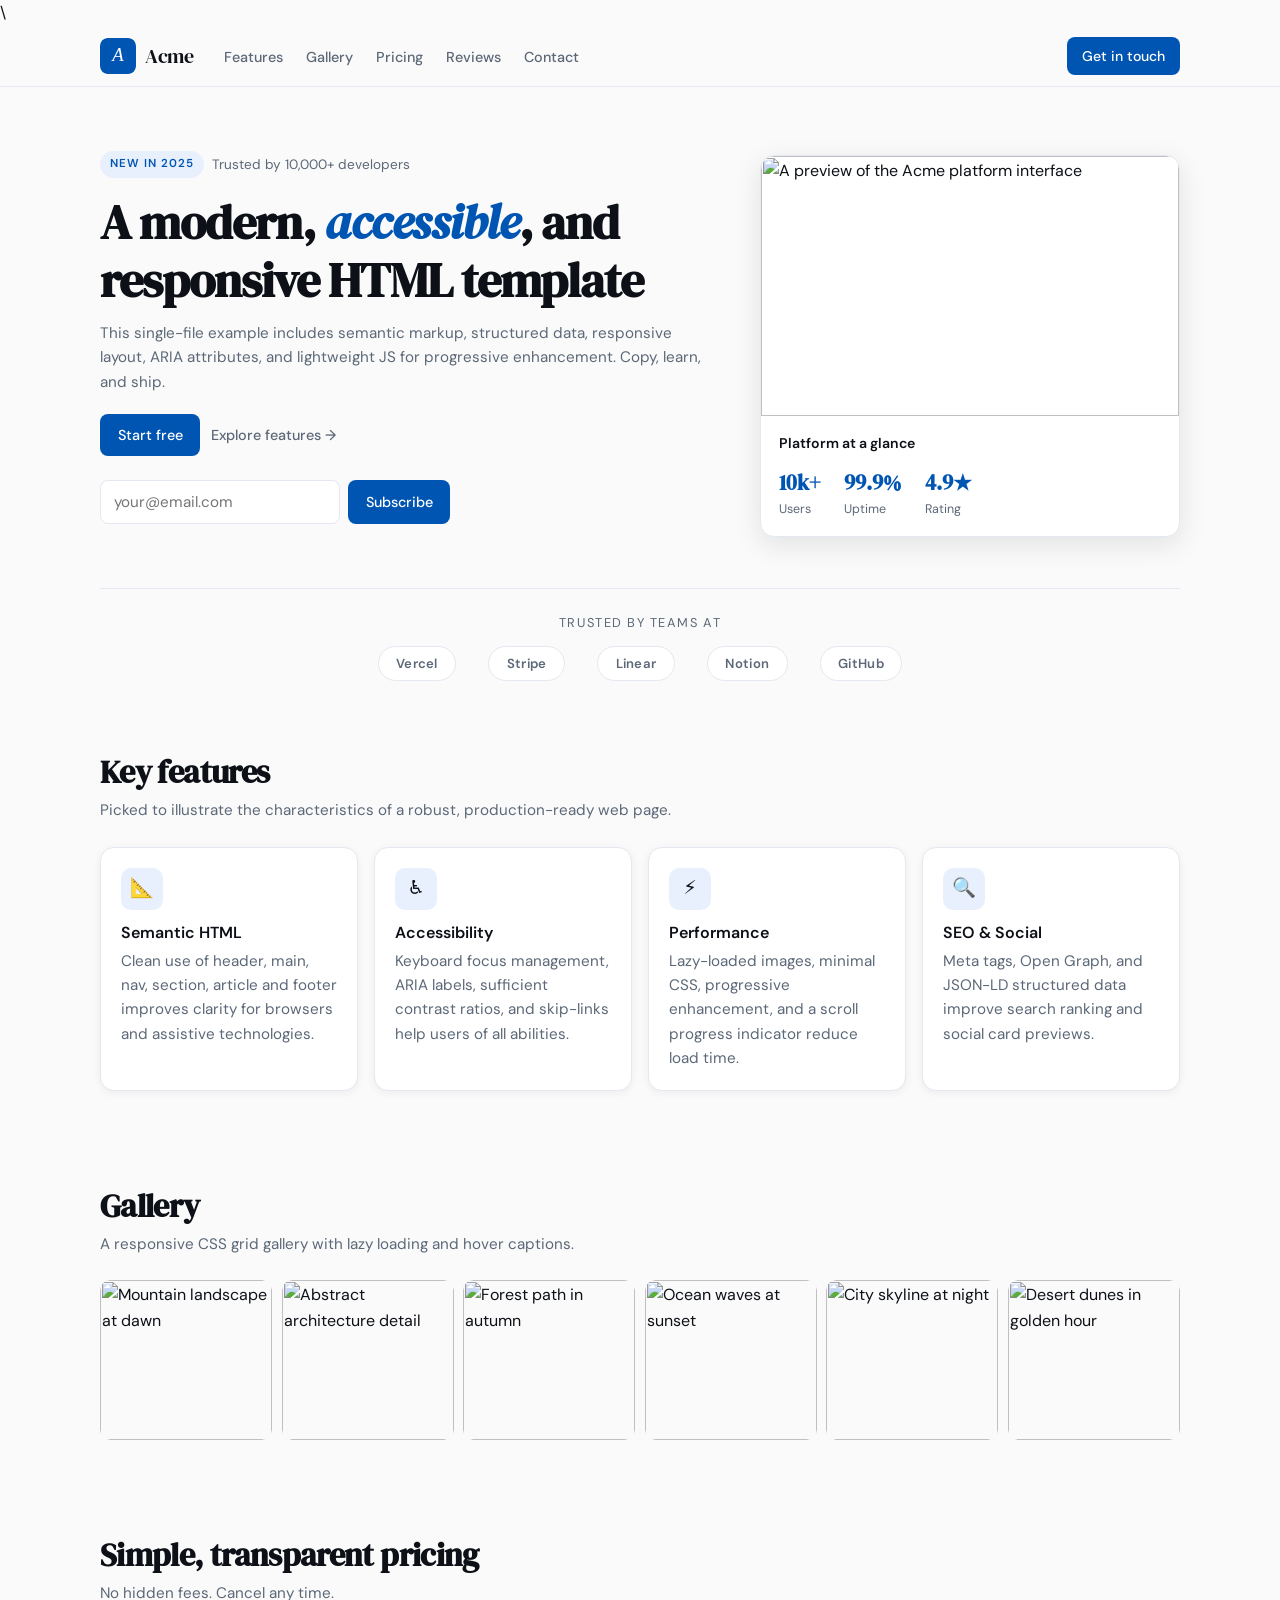
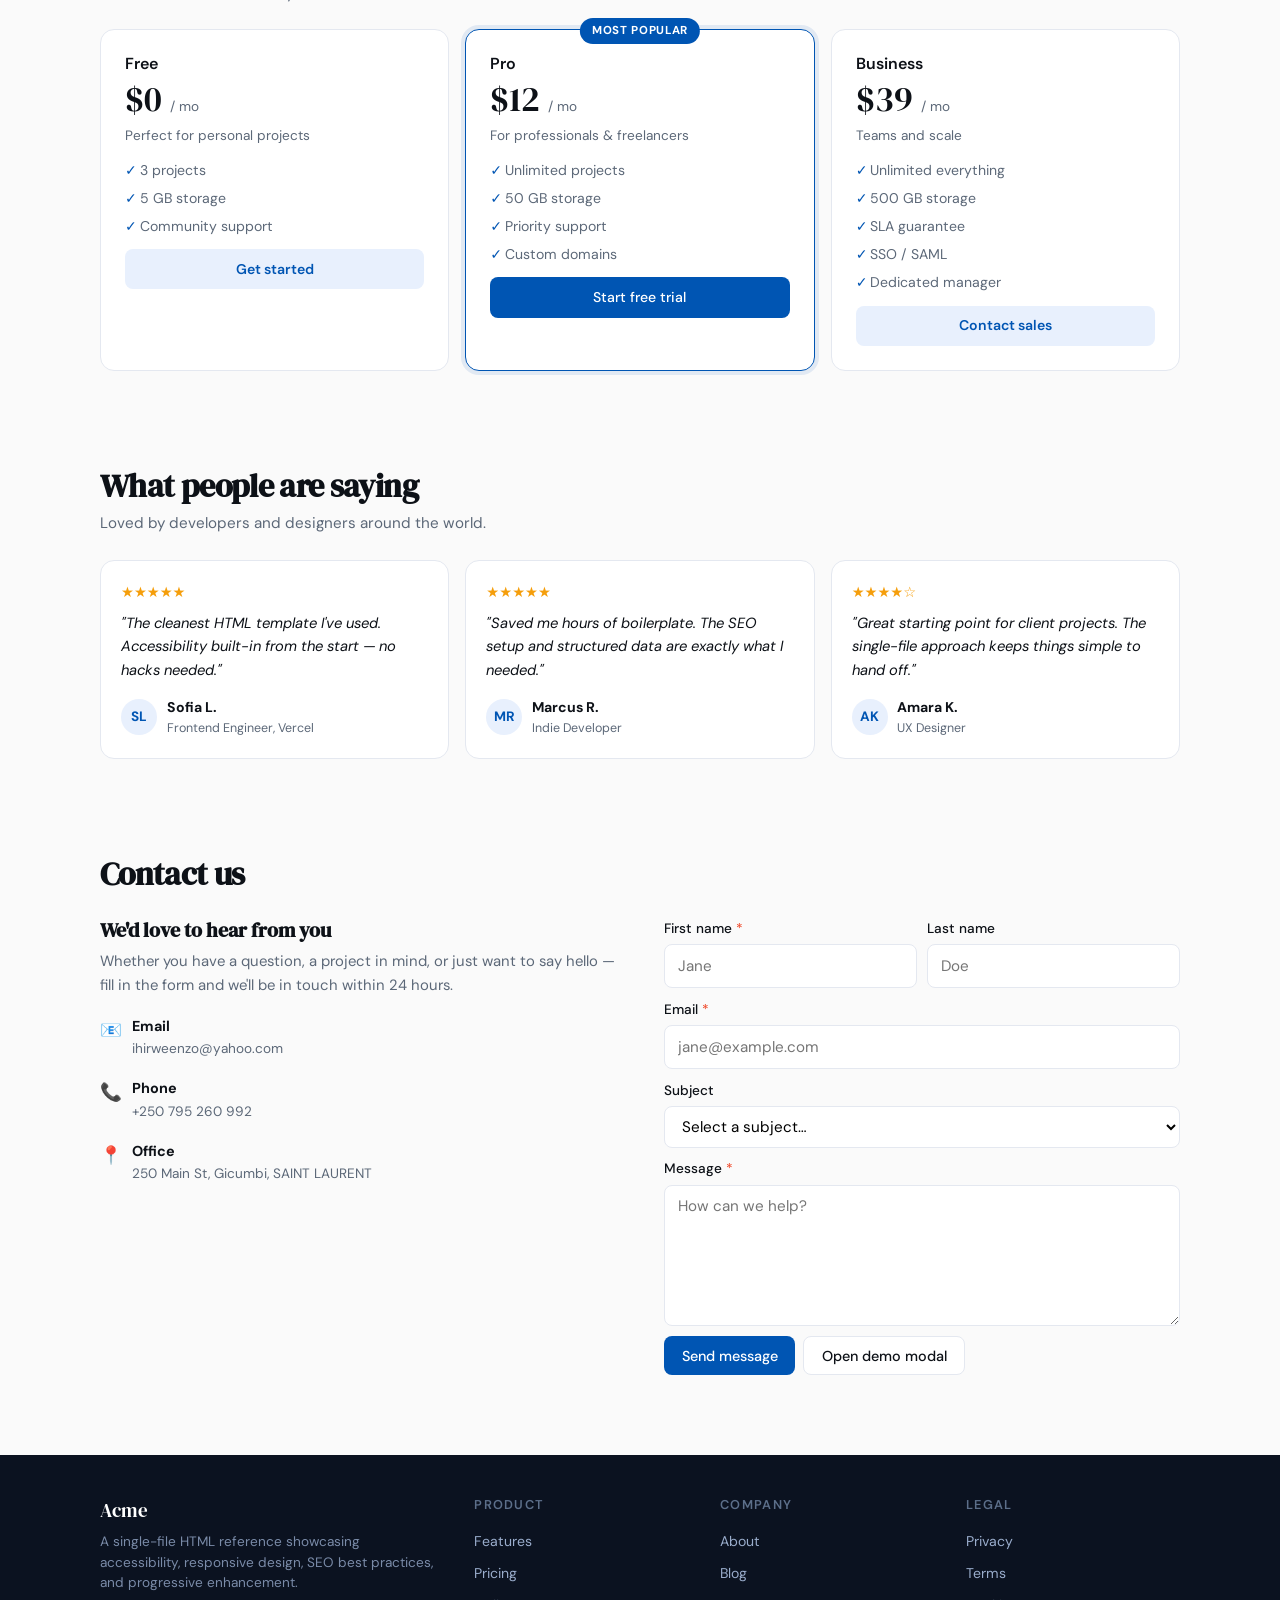
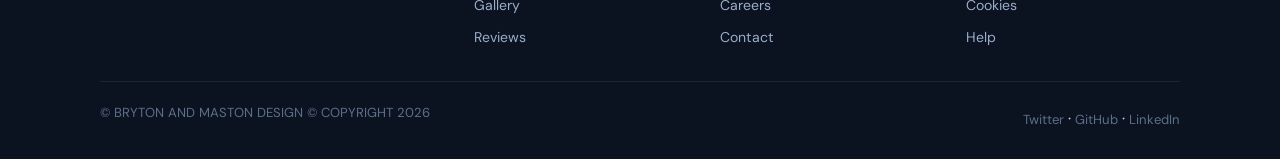
==== index.html @ 4ca3adcb "4th Initial commit" ====
\<!doctype html>
<html lang="en">
<head>
  <meta charset="utf-8">
  <meta name="viewport" content="width=device-width, initial-scale=1">
  <meta http-equiv="X-UA-Compatible" content="IE=edge">

  <title>Acme — Modern, Accessible, Responsive Web Page</title>
  <meta name="description" content="A single-file example HTML page demonstrating best practices: accessibility, responsiveness, SEO, performance, and interactivity.">
  <meta name="keywords" content="HTML, Accessibility, Responsive, SEO, Example">

  <meta property="og:title" content="Acme — Modern Web Page Example">
  <meta property="og:description" content="A single-file example HTML page demonstrating best practices: accessibility, responsiveness, SEO, performance, and interactivity.">
  <meta property="og:type" content="website">
  <meta property="og:image" content="https://via.placeholder.com/1200x630.png?text=Acme+Preview">
  <meta property="og:url" content="https://example.com/complete-webpage.html">

  <script type="application/ld+json">
  {
    "@context": "https://schema.org",
    "@type": "Organization",
    "name": "Acme Example",
    "url": "https://example.com",
    "logo": "https://via.placeholder.com/200x60.png?text=Acme+Logo"
  }
  </script>

  <link rel="icon" href="data:image/svg+xml,<svg xmlns=%22http://www.w3.org/2000/svg%22 viewBox=%220 0 100 100%22><text y=%22.9em%22 font-size=%2290%22>⚡</text></svg>">

  <!-- Google Fonts: distinctive pairing -->
  <link rel="preconnect" href="https://fonts.googleapis.com">
  <link rel="preconnect" href="https://fonts.gstatic.com" crossorigin>
  <link href="https://fonts.googleapis.com/css2?family=DM+Serif+Display:ital@0;1&family=DM+Sans:wght@300;400;500;600&display=swap" rel="stylesheet">

  <style>
    /* ── Design tokens ── */
    :root {
      --brand:       #0055b3;
      --brand-light: #e8f0fd;
      --accent:      #f04e30;
      --text:        #0d1117;
      --muted-clr:   #5c6878;
      --bg:          #fafafa;
      --surface:     #ffffff;
      --border:      #e4e8f0;
      --radius:      14px;
      --shadow-sm:   0 2px 8px rgba(13,17,23,.06);
      --shadow-md:   0 8px 28px rgba(13,17,23,.10);
      --transition:  .22s cubic-bezier(.4,0,.2,1);
      --font-display:'DM Serif Display', Georgia, serif;
      --font-body:   'DM Sans', system-ui, sans-serif;
    }

    /* ── Reset & base ── */
    *, *::before, *::after { box-sizing: border-box; }
    html { scroll-behavior: smooth; }
    html, body {
      height: 100%;
      font-family: var(--font-body);
      font-size: 16px;
      line-height: 1.6;
      color: var(--text);
      background: var(--bg);
    }
    body { margin: 0; display: flex; flex-direction: column; }
    img { display: block; max-width: 100%; }
    a { color: var(--brand); text-decoration: none; }
    a:hover { text-decoration: underline; }
    h1,h2,h3 { font-family: var(--font-display); line-height: 1.2; }
    p { margin: 0 0 .75rem; }
    p:last-child { margin-bottom: 0; }

    /* ── Utilities ── */
    .container   { max-width: 1120px; margin: 0 auto; padding: 0 1.25rem; }
    .muted       { color: var(--muted-clr); font-size: .95rem; }
    .sr-only     { position:absolute;width:1px;height:1px;padding:0;margin:-1px;overflow:hidden;clip:rect(0 0 0 0);white-space:nowrap;border:0; }
    .tag         { display:inline-block;font-size:.72rem;font-weight:600;letter-spacing:.08em;text-transform:uppercase;padding:.25rem .65rem;border-radius:999px;background:var(--brand-light);color:var(--brand); }

    /* ── Skip link ── */
    .skip-link { position:absolute;left:-999px;top:auto;width:1px;height:1px;overflow:hidden; }
    .skip-link:focus { position:static;width:auto;height:auto;clip:auto;padding:.5rem .8rem;background:#fff;border:2px solid var(--brand);margin:.5rem;border-radius:8px; }

    /* ── Buttons ── */
    button, .btn {
      font-family: var(--font-body);
      font-size: .9rem;
      font-weight: 500;
      cursor: pointer;
      border-radius: 8px;
      border: none;
      padding: .6rem 1.1rem;
      transition: background var(--transition), transform var(--transition), box-shadow var(--transition);
    }
    button.primary, .btn-primary {
      background: var(--brand);
      color: #fff;
    }
    button.primary:hover, .btn-primary:hover {
      background: #003f8a;
      transform: translateY(-1px);
      box-shadow: 0 4px 14px rgba(0,85,179,.35);
    }
    button.secondary {
      background: var(--surface);
      color: var(--text);
      border: 1.5px solid var(--border);
    }
    button.secondary:hover {
      border-color: var(--brand);
      color: var(--brand);
    }
    button:focus-visible, a:focus-visible, input:focus-visible, textarea:focus-visible, select:focus-visible {
      outline: 2.5px solid var(--brand);
      outline-offset: 3px;
    }

    /* ── Inputs ── */
    input, textarea, select {
      font: inherit;
      font-size: .95rem;
      padding: .55rem .8rem;
      border: 1.5px solid var(--border);
      border-radius: 8px;
      background: var(--surface);
      width: 100%;
      transition: border-color var(--transition);
    }
    input:focus, textarea:focus, select:focus {
      border-color: var(--brand);
      outline: none;
      box-shadow: 0 0 0 3px rgba(0,85,179,.12);
    }
    input.error, textarea.error { border-color: var(--accent); }

    /* ── Header ── */
    header {
      position: sticky;
      top: 0;
      z-index: 50;
      background: rgba(250,250,250,.88);
      backdrop-filter: saturate(180%) blur(12px);
      -webkit-backdrop-filter: saturate(180%) blur(12px);
      border-bottom: 1px solid var(--border);
    }
    .header-inner {
      display: flex;
      justify-content: space-between;
      align-items: center;
      padding: .7rem 1.25rem;
      max-width: 1120px;
      margin: 0 auto;
    }
    .brand {
      display: flex;
      align-items: center;
      gap: .55rem;
      font-family: var(--font-display);
      font-size: 1.25rem;
      color: var(--text);
      text-decoration: none;
      font-weight: 400;
    }
    .brand:hover { text-decoration: none; }
    .brand img { width: 36px; height: 36px; border-radius: 8px; }
    .brand span { letter-spacing: -.01em; }

    nav ul {
      list-style: none;
      margin: 0; padding: 0;
      display: flex;
      gap: .25rem;
    }
    nav ul a {
      font-size: .9rem;
      font-weight: 500;
      color: var(--muted-clr);
      padding: .35rem .6rem;
      border-radius: 6px;
      transition: color var(--transition), background var(--transition);
    }
    nav ul a:hover { color: var(--text); background: rgba(0,0,0,.05); text-decoration: none; }

    /* Mobile nav */
    button.hamburger {
      display: none;
      background: transparent;
      border: 1.5px solid var(--border);
      color: var(--text);
      font-size: 1.15rem;
      padding: .35rem .6rem;
    }
    .mobile-nav {
      display: none;
      flex-direction: column;
      gap: .25rem;
      padding: .75rem 1.25rem 1rem;
      border-top: 1px solid var(--border);
      background: var(--surface);
    }
    .mobile-nav.open { display: flex; }
    .mobile-nav a {
      font-size: .95rem;
      font-weight: 500;
      color: var(--text);
      padding: .5rem .6rem;
      border-radius: 6px;
    }
    .mobile-nav a:hover { background: var(--brand-light); text-decoration: none; }

    /* ── Hero ── */
    .hero {
      display: grid;
      grid-template-columns: 1fr 420px;
      gap: 2.5rem;
      align-items: center;
      padding: 4rem 0 3rem;
    }
    .hero-eyebrow {
      display: flex;
      align-items: center;
      gap: .5rem;
      margin-bottom: 1rem;
    }
    .hero h1 {
      font-size: clamp(2rem, 4vw, 3rem);
      margin: 0 0 .75rem;
      color: var(--text);
      letter-spacing: -.02em;
    }
    .hero h1 em { font-style: italic; color: var(--brand); }
    .cta { display: flex; gap: .65rem; margin-top: 1.25rem; flex-wrap: wrap; align-items: center; }
    .cta .link-arrow { font-size: .9rem; font-weight: 500; color: var(--muted-clr); align-self: center; transition: color var(--transition); }
    .cta .link-arrow:hover { color: var(--brand); text-decoration: none; }

    /* Newsletter inline form */
    .newsletter-form {
      display: flex;
      gap: .5rem;
      margin-top: 1.5rem;
      flex-wrap: wrap;
    }
    .newsletter-form input { max-width: 240px; }
    #newsletter-msg { font-size: .85rem; margin-top: .35rem; }

    /* Hero card */
    .hero-card {
      border-radius: var(--radius);
      background: var(--surface);
      box-shadow: var(--shadow-md);
      overflow: hidden;
      border: 1px solid var(--border);
    }
    .hero-card img {
      width: 100%;
      height: 260px;
      object-fit: cover;
      border-radius: var(--radius) var(--radius) 0 0;
    }
    .hero-card-body { padding: 1rem 1.1rem; }
    .stat-row { display: flex; gap: 1.5rem; margin-top: .75rem; }
    .stat strong { font-size: 1.3rem; font-family: var(--font-display); color: var(--brand); }
    .stat span   { font-size: .78rem; color: var(--muted-clr); display: block; }

    /* Trusted-by strip */
    .trusted {
      border-top: 1px solid var(--border);
      padding: 1.5rem 0;
      text-align: center;
    }
    .trusted p { font-size: .8rem; text-transform: uppercase; letter-spacing: .12em; color: var(--muted-clr); margin-bottom: .75rem; }
    .logo-row {
      display: flex;
      justify-content: center;
      align-items: center;
      gap: 2rem;
      flex-wrap: wrap;
    }
    .logo-pill {
      background: var(--surface);
      border: 1px solid var(--border);
      border-radius: 999px;
      padding: .4rem 1.1rem;
      font-size: .82rem;
      font-weight: 600;
      color: var(--muted-clr);
      letter-spacing: .02em;
    }

    /* ── Section layout ── */
    section { padding: 3rem 0; }
    section h2 {
      font-size: clamp(1.4rem, 2.8vw, 2rem);
      margin: 0 0 .4rem;
      letter-spacing: -.02em;
    }

    /* ── Features ── */
    .features {
      display: grid;
      grid-template-columns: repeat(auto-fit, minmax(230px, 1fr));
      gap: 1rem;
      margin-top: 1.5rem;
    }
    .card {
      padding: 1.25rem;
      border-radius: var(--radius);
      background: var(--surface);
      box-shadow: var(--shadow-sm);
      border: 1px solid var(--border);
      transition: box-shadow var(--transition), transform var(--transition);
    }
    .card:hover { box-shadow: var(--shadow-md); transform: translateY(-2px); }
    .card-icon {
      width: 42px; height: 42px;
      border-radius: 10px;
      background: var(--brand-light);
      display: flex; align-items: center; justify-content: center;
      font-size: 1.2rem;
      margin-bottom: .85rem;
    }
    .card h3 { font-size: 1rem; margin: 0 0 .4rem; font-family: var(--font-body); font-weight: 600; }

    /* ── Gallery ── */
    .gallery {
      display: grid;
      grid-template-columns: repeat(auto-fit, minmax(170px, 1fr));
      gap: .6rem;
      margin-top: 1.5rem;
    }
    .gallery figure { margin: 0; position: relative; overflow: hidden; border-radius: 10px; }
    .gallery img {
      width: 100%; height: 160px; object-fit: cover;
      border-radius: 10px;
      transition: transform .4s cubic-bezier(.4,0,.2,1);
    }
    .gallery figure:hover img { transform: scale(1.05); }
    .gallery figcaption {
      position: absolute; bottom: 0; left: 0; right: 0;
      background: linear-gradient(0deg,rgba(0,0,0,.55),transparent);
      color: #fff;
      font-size: .76rem;
      padding: .6rem .6rem .45rem;
      opacity: 0;
      transition: opacity .25s;
    }
    .gallery figure:hover figcaption { opacity: 1; }

    /* ── Pricing ── */
    .pricing-grid {
      display: grid;
      grid-template-columns: repeat(auto-fit, minmax(210px,1fr));
      gap: 1rem;
      margin-top: 1.5rem;
    }
    .pricing-card {
      padding: 1.5rem;
      border-radius: var(--radius);
      background: var(--surface);
      border: 1.5px solid var(--border);
      position: relative;
      transition: box-shadow var(--transition), transform var(--transition);
    }
    .pricing-card:hover { box-shadow: var(--shadow-md); transform: translateY(-2px); }
    .pricing-card.featured {
      border-color: var(--brand);
      box-shadow: 0 0 0 4px rgba(0,85,179,.1);
    }
    .featured-badge {
      position: absolute;
      top: -12px; left: 50%;
      transform: translateX(-50%);
      background: var(--brand);
      color: #fff;
      font-size: .72rem;
      font-weight: 700;
      letter-spacing: .06em;
      text-transform: uppercase;
      padding: .22rem .75rem;
      border-radius: 999px;
    }
    .pricing-card h3 { font-size: 1rem; font-family: var(--font-body); font-weight: 600; margin: 0 0 .3rem; }
    .price { font-family: var(--font-display); font-size: 2.2rem; color: var(--text); line-height: 1; margin: .5rem 0; }
    .price span { font-family: var(--font-body); font-size: .85rem; color: var(--muted-clr); font-weight: 400; }
    .pricing-features { list-style: none; margin: .75rem 0; padding: 0; font-size: .88rem; color: var(--muted-clr); display: flex; flex-direction: column; gap: .35rem; }
    .pricing-features li::before { content: "✓ "; color: var(--brand); font-weight: 700; }

    /* ── Testimonials ── */
    .testimonials {
      display: grid;
      grid-template-columns: repeat(auto-fit,minmax(240px,1fr));
      gap: 1rem;
      margin-top: 1.5rem;
    }
    .testimonial-card {
      background: var(--surface);
      border: 1px solid var(--border);
      border-radius: var(--radius);
      padding: 1.25rem;
    }
    .testimonial-stars { color: #f59e0b; font-size: .9rem; margin-bottom: .5rem; }
    .testimonial-text { font-size: .92rem; color: var(--text); margin-bottom: .85rem; font-style: italic; }
    .testimonial-author { display: flex; align-items: center; gap: .6rem; }
    .avatar {
      width: 36px; height: 36px; border-radius: 50%;
      background: var(--brand-light);
      color: var(--brand);
      font-weight: 700;
      font-size: .85rem;
      display: flex; align-items: center; justify-content: center;
    }
    .author-info strong { display: block; font-size: .88rem; }
    .author-info span { font-size: .78rem; color: var(--muted-clr); }

    /* ── Contact form ── */
    .contact-grid {
      display: grid;
      grid-template-columns: 1fr 1fr;
      gap: 3rem;
      align-items: start;
      margin-top: 1.5rem;
    }
    .contact-info h3 { font-size: 1.25rem; margin: 0 0 .5rem; }
    .contact-info p { font-size: .93rem; color: var(--muted-clr); }
    .contact-item { display: flex; align-items: flex-start; gap: .65rem; margin-top: 1.1rem; }
    .contact-icon { font-size: 1.1rem; margin-top: .05rem; }
    .contact-item-text strong { display: block; font-size: .9rem; }
    .contact-item-text span  { font-size: .85rem; color: var(--muted-clr); }

    .form-row { display: grid; grid-template-columns: 1fr 1fr; gap: .6rem; }
    .form-group { display: flex; flex-direction: column; gap: .3rem; margin-bottom: .65rem; }
    .form-group label { font-size: .85rem; font-weight: 500; color: var(--text); }
    .form-actions { display: flex; gap: .5rem; margin-top: .25rem; }
    #contact-msg { font-size: .85rem; margin-top: .5rem; }
    .msg-success { color: #0d9a5e; }
    .msg-error   { color: var(--accent); }

    /* ── Modal ── */
    .modal {
      position: fixed; inset: 0;
      display: none;
      place-items: center;
      background: rgba(2,6,23,.5);
      z-index: 60;
      backdrop-filter: blur(3px);
    }
    .modal.open { display: grid; }
    .modal-dialog {
      background: var(--surface);
      padding: 1.75rem;
      border-radius: 16px;
      max-width: 520px;
      width: calc(100% - 2rem);
      box-shadow: 0 20px 60px rgba(0,0,0,.25);
      animation: modal-in .22s cubic-bezier(.4,0,.2,1);
    }
    @keyframes modal-in {
      from { opacity: 0; transform: scale(.96) translateY(8px); }
      to   { opacity: 1; transform: scale(1) translateY(0); }
    }
    .modal-dialog h3 { margin: 0 0 .5rem; font-size: 1.2rem; }
    .modal-footer { display: flex; gap: .5rem; justify-content: flex-end; margin-top: 1.25rem; }

    /* ── Footer ── */
    footer {
      margin-top: auto;
      background: #0b1220;
      color: #c9d4e8;
      padding: 2.5rem 0 1.5rem;
    }
    .footer-grid {
      display: grid;
      grid-template-columns: 1.6fr 1fr 1fr 1fr;
      gap: 2rem;
      margin-bottom: 2rem;
    }
    .footer-brand { font-family: var(--font-display); font-size: 1.2rem; color: #fff; }
    .footer-desc  { font-size: .85rem; margin-top: .4rem; color: #7a8ba8; line-height: 1.5; }
    footer h4     { font-family: var(--font-body); font-size: .8rem; text-transform: uppercase; letter-spacing: .1em; color: #5c6f8a; margin: 0 0 .75rem; font-weight: 600; }
    footer ul     { list-style: none; margin: 0; padding: 0; display: flex; flex-direction: column; gap: .4rem; }
    footer ul a   { font-size: .88rem; color: #9aadcc; transition: color var(--transition); }
    footer ul a:hover { color: #fff; text-decoration: none; }
    .footer-bottom {
      border-top: 1px solid rgba(255,255,255,.08);
      padding-top: 1.25rem;
      display: flex;
      justify-content: space-between;
      align-items: center;
      flex-wrap: wrap;
      gap: .5rem;
    }
    .footer-bottom p, .footer-bottom a { font-size: .82rem; color: #5c6f8a; }
    .footer-bottom a:hover { color: #9aadcc; text-decoration: none; }

    /* ── Progress bar (page scroll indicator) ── */
    #progress-bar {
      position: fixed;
      top: 0; left: 0;
      height: 3px;
      width: 0%;
      background: linear-gradient(90deg, var(--brand), #38bdf8);
      z-index: 100;
      transition: width .1s linear;
    }

    /* ── Toast notification ── */
    #toast {
      position: fixed;
      bottom: 1.5rem; right: 1.5rem;
      background: #1a2535;
      color: #fff;
      padding: .75rem 1.1rem;
      border-radius: 10px;
      font-size: .88rem;
      box-shadow: 0 8px 24px rgba(0,0,0,.3);
      transform: translateY(80px);
      opacity: 0;
      transition: transform .3s cubic-bezier(.4,0,.2,1), opacity .3s;
      z-index: 70;
      max-width: 300px;
    }
    #toast.show { transform: translateY(0); opacity: 1; }

    /* ── Responsive ── */
    @media (max-width: 900px) {
      .hero { grid-template-columns: 1fr; padding: 2.5rem 0 2rem; }
      .hero-card { display: none; } /* hide on small screens for brevity */
      .contact-grid { grid-template-columns: 1fr; gap: 2rem; }
      .footer-grid  { grid-template-columns: 1fr 1fr; }
    }
    @media (max-width: 640px) {
      nav ul { display: none; }
      button.hamburger { display: inline-flex; align-items: center; gap: .3rem; }
      .form-row { grid-template-columns: 1fr; }
      .footer-grid  { grid-template-columns: 1fr; }
      .footer-bottom { flex-direction: column; text-align: center; }
    }
  </style>
</head>
<body>

  <!-- Scroll progress bar -->
  <div id="progress-bar" role="progressbar" aria-hidden="true"></div>

  <!-- Skip link for keyboard users -->
  <a href="#main" class="skip-link">Skip to main content</a>

  <!-- ── Header ── -->
  <header role="banner">
    <div class="header-inner">
      <div style="display:flex;align-items:center;gap:1.25rem;">
        <a class="brand" href="#" aria-label="Acme home">
          <img
            alt="Acme logo"
            src="data:image/svg+xml,%3Csvg xmlns='http://www.w3.org/2000/svg' viewBox='0 0 100 100'%3E%3Crect width='100' height='100' rx='18' fill='%230055b3'/%3E%3Ctext x='50' y='65' font-size='52' fill='white' text-anchor='middle' font-family='Georgia,serif' font-style='italic'%3EA%3C/text%3E%3C/svg%3E"
          >
          <span>Acme</span>
        </a>
        <nav aria-label="Main navigation">
          <ul>
            <li><a href="#features">Features</a></li>
            <li><a href="#gallery">Gallery</a></li>
            <li><a href="#pricing">Pricing</a></li>
            <li><a href="#testimonials">Reviews</a></li>
            <li><a href="#contact">Contact</a></li>
          </ul>
        </nav>
      </div>

      <div style="display:flex;align-items:center;gap:.6rem;">
        <button class="hamburger secondary" aria-label="Open menu" aria-expanded="false" aria-controls="mobile-nav" onclick="toggleMobileNav(this)">☰ Menu</button>
        <a href="#contact" class="btn btn-primary" style="font-size:.88rem;padding:.5rem .95rem;border-radius:8px;">Get in touch</a>
      </div>
    </div>

    <!-- Mobile nav drawer -->
    <div id="mobile-nav" class="mobile-nav" role="navigation" aria-label="Mobile navigation">
      <a href="#features" onclick="closeMobileNav()">Features</a>
      <a href="#gallery"  onclick="closeMobileNav()">Gallery</a>
      <a href="#pricing"  onclick="closeMobileNav()">Pricing</a>
      <a href="#testimonials" onclick="closeMobileNav()">Reviews</a>
      <a href="#contact"  onclick="closeMobileNav()">Contact</a>
    </div>
  </header>

  <!-- ── Main content ── -->
  <main id="main" tabindex="-1" class="container">

    <!-- Hero -->
    <section class="hero" aria-labelledby="hero-heading">
      <div>
        <div class="hero-eyebrow">
          <span class="tag">New in 2025</span>
          <span class="muted" style="font-size:.85rem;">Trusted by 10,000+ developers</span>
        </div>
        <h1 id="hero-heading">A modern, <em>accessible</em>, and responsive HTML template</h1>
        <p class="muted">This single-file example includes semantic markup, structured data, responsive layout, ARIA attributes, and lightweight JS for progressive enhancement. Copy, learn, and ship.</p>
        <div class="cta">
          <a href="#contact" class="btn btn-primary">Start free</a>
          <a href="#features" class="link-arrow">Explore features →</a>
        </div>

        <!-- Newsletter form -->
        <form id="newsletter" onsubmit="subscribe(event)" novalidate style="margin-top:1.5rem;" aria-label="Newsletter signup">
          <div class="newsletter-form">
            <label for="email" class="sr-only">Email address</label>
            <input id="email" name="email" type="email" placeholder="your@email.com" required aria-required="true" autocomplete="email" style="flex:1;min-width:180px;">
            <button class="primary" type="submit" style="white-space:nowrap;">Subscribe</button>
          </div>
          <div id="newsletter-msg" role="status" aria-live="polite"></div>
        </form>
      </div>

      <aside aria-label="Product stats preview">
        <div class="hero-card">
          <img
            src="https://picsum.photos/400/280?random=10"
            alt="A preview of the Acme platform interface"
            loading="lazy"
            width="400" height="280"
          >
          <div class="hero-card-body">
            <p style="font-size:.88rem;font-weight:600;margin-bottom:0;">Platform at a glance</p>
            <div class="stat-row">
              <div class="stat"><strong>10k+</strong><span>Users</span></div>
              <div class="stat"><strong>99.9%</strong><span>Uptime</span></div>
              <div class="stat"><strong>4.9★</strong><span>Rating</span></div>
            </div>
          </div>
        </div>
      </aside>
    </section>

    <!-- Trusted-by strip -->
    <div class="trusted" aria-label="Trusted by leading companies">
      <p>Trusted by teams at</p>
      <div class="logo-row">
        <span class="logo-pill">Vercel</span>
        <span class="logo-pill">Stripe</span>
        <span class="logo-pill">Linear</span>
        <span class="logo-pill">Notion</span>
        <span class="logo-pill">GitHub</span>
      </div>
    </div>

    <!-- Features -->
    <section id="features" aria-labelledby="features-heading">
      <h2 id="features-heading">Key features</h2>
      <p class="muted">Picked to illustrate the characteristics of a robust, production-ready web page.</p>
      <div class="features">
        <article class="card" aria-labelledby="f1">
          <div class="card-icon" aria-hidden="true">📐</div>
          <h3 id="f1">Semantic HTML</h3>
          <p class="muted">Clean use of header, main, nav, section, article and footer improves clarity for browsers and assistive technologies.</p>
        </article>
        <article class="card" aria-labelledby="f2">
          <div class="card-icon" aria-hidden="true">♿</div>
          <h3 id="f2">Accessibility</h3>
          <p class="muted">Keyboard focus management, ARIA labels, sufficient contrast ratios, and skip-links help users of all abilities.</p>
        </article>
        <article class="card" aria-labelledby="f3">
          <div class="card-icon" aria-hidden="true">⚡</div>
          <h3 id="f3">Performance</h3>
          <p class="muted">Lazy-loaded images, minimal CSS, progressive enhancement, and a scroll progress indicator reduce load time.</p>
        </article>
        <article class="card" aria-labelledby="f4">
          <div class="card-icon" aria-hidden="true">🔍</div>
          <h3 id="f4">SEO &amp; Social</h3>
          <p class="muted">Meta tags, Open Graph, and JSON-LD structured data improve search ranking and social card previews.</p>
        </article>
      </div>
    </section>

    <!-- Gallery -->
    <section id="gallery" aria-labelledby="gallery-heading">
      <h2 id="gallery-heading">Gallery</h2>
      <p class="muted">A responsive CSS grid gallery with lazy loading and hover captions.</p>
      <div class="gallery">
        <figure>
          <img src="https://picsum.photos/400/320?random=1" alt="Mountain landscape at dawn" loading="lazy" width="400" height="320">
          <figcaption>Mountain Sunrise</figcaption>
        </figure>
        <figure>
          <img src="https://picsum.photos/400/320?random=2" alt="Abstract architecture detail" loading="lazy" width="400" height="320">
          <figcaption>Urban Detail</figcaption>
        </figure>
        <figure>
          <img src="https://picsum.photos/400/320?random=3" alt="Forest path in autumn" loading="lazy" width="400" height="320">
          <figcaption>Autumn Path</figcaption>
        </figure>
        <figure>
          <img src="https://picsum.photos/400/320?random=4" alt="Ocean waves at sunset" loading="lazy" width="400" height="320">
          <figcaption>Ocean Dusk</figcaption>
        </figure>
        <figure>
          <img src="https://picsum.photos/400/320?random=5" alt="City skyline at night" loading="lazy" width="400" height="320">
          <figcaption>Night Skyline</figcaption>
        </figure>
        <figure>
          <img src="https://picsum.photos/400/320?random=6" alt="Desert dunes in golden hour" loading="lazy" width="400" height="320">
          <figcaption>Desert Gold</figcaption>
        </figure>
      </div>
    </section>

    <!-- Pricing -->
    <section id="pricing" aria-labelledby="pricing-heading">
      <h2 id="pricing-heading">Simple, transparent pricing</h2>
      <p class="muted">No hidden fees. Cancel any time.</p>
      <div class="pricing-grid">
        <div class="pricing-card" aria-labelledby="p1">
          <h3 id="p1">Free</h3>
          <div class="price">$0 <span>/ mo</span></div>
          <p class="muted" style="font-size:.85rem;">Perfect for personal projects</p>
          <ul class="pricing-features">
            <li>3 projects</li>
            <li>5 GB storage</li>
            <li>Community support</li>
          </ul>
          <a href="#contact" class="btn" style="display:block;text-align:center;background:var(--brand-light);color:var(--brand);font-weight:600;font-size:.88rem;padding:.55rem;border-radius:8px;">Get started</a>
        </div>

        <div class="pricing-card featured" aria-labelledby="p2">
          <span class="featured-badge">Most popular</span>
          <h3 id="p2">Pro</h3>
          <div class="price">$12 <span>/ mo</span></div>
          <p class="muted" style="font-size:.85rem;">For professionals &amp; freelancers</p>
          <ul class="pricing-features">
            <li>Unlimited projects</li>
            <li>50 GB storage</li>
            <li>Priority support</li>
            <li>Custom domains</li>
          </ul>
          <a href="#contact" class="btn btn-primary" style="display:block;text-align:center;font-size:.88rem;padding:.55rem;">Start free trial</a>
        </div>

        <div class="pricing-card" aria-labelledby="p3">
          <h3 id="p3">Business</h3>
          <div class="price">$39 <span>/ mo</span></div>
          <p class="muted" style="font-size:.85rem;">Teams and scale</p>
          <ul class="pricing-features">
            <li>Unlimited everything</li>
            <li>500 GB storage</li>
            <li>SLA guarantee</li>
            <li>SSO / SAML</li>
            <li>Dedicated manager</li>
          </ul>
          <a href="#contact" class="btn" style="display:block;text-align:center;background:var(--brand-light);color:var(--brand);font-weight:600;font-size:.88rem;padding:.55rem;border-radius:8px;">Contact sales</a>
        </div>
      </div>
    </section>

    <!-- Testimonials -->
    <section id="testimonials" aria-labelledby="testimonials-heading">
      <h2 id="testimonials-heading">What people are saying</h2>
      <p class="muted">Loved by developers and designers around the world.</p>
      <div class="testimonials">
        <div class="testimonial-card">
          <div class="testimonial-stars" aria-label="5 out of 5 stars">★★★★★</div>
          <p class="testimonial-text">"The cleanest HTML template I've used. Accessibility built-in from the start — no hacks needed."</p>
          <div class="testimonial-author">
            <div class="avatar" aria-hidden="true">SL</div>
            <div class="author-info"><strong>Sofia L.</strong><span>Frontend Engineer, Vercel</span></div>
          </div>
        </div>
        <div class="testimonial-card">
          <div class="testimonial-stars" aria-label="5 out of 5 stars">★★★★★</div>
          <p class="testimonial-text">"Saved me hours of boilerplate. The SEO setup and structured data are exactly what I needed."</p>
          <div class="testimonial-author">
            <div class="avatar" aria-hidden="true">MR</div>
            <div class="author-info"><strong>Marcus R.</strong><span>Indie Developer</span></div>
          </div>
        </div>
        <div class="testimonial-card">
          <div class="testimonial-stars" aria-label="4 out of 5 stars">★★★★☆</div>
          <p class="testimonial-text">"Great starting point for client projects. The single-file approach keeps things simple to hand off."</p>
          <div class="testimonial-author">
            <div class="avatar" aria-hidden="true">AK</div>
            <div class="author-info"><strong>Amara K.</strong><span>UX Designer</span></div>
          </div>
        </div>
      </div>
    </section>

    <!-- Contact -->
    <section id="contact" aria-labelledby="contact-heading" style="padding-bottom:3.5rem;">
      <h2 id="contact-heading">Contact us</h2>
      <div class="contact-grid">

        <div class="contact-info">
          <h3>We'd love to hear from you</h3>
          <p>Whether you have a question, a project in mind, or just want to say hello — fill in the form and we'll be in touch within 24 hours.</p>
          <div class="contact-item">
            <span class="contact-icon" aria-hidden="true">📧</span>
            <div class="contact-item-text">
              <strong>Email</strong>
              <span>ihirweenzo@yahoo.com</span>
            </div>
          </div>
          <div class="contact-item">
            <span class="contact-icon" aria-hidden="true">📞</span>
            <div class="contact-item-text">
              <strong>Phone</strong>
              <span>+250 795 260 992</span>
            </div>
          </div>
          <div class="contact-item">
            <span class="contact-icon" aria-hidden="true">📍</span>
            <div class="contact-item-text">
              <strong>Office</strong>
              <span>250 Main St, Gicumbi, SAINT LAURENT</span>
            </div>
          </div>
        </div>

        <form id="contact-form" action="#" onsubmit="handleContact(event)" novalidate aria-label="Contact form">
          <div class="form-row">
            <div class="form-group">
              <label for="cf-first">First name <span aria-hidden="true" style="color:var(--accent)">*</span></label>
              <input id="cf-first" name="first" type="text" placeholder="Jane" required aria-required="true" autocomplete="given-name">
            </div>
            <div class="form-group">
              <label for="cf-last">Last name</label>
              <input id="cf-last" name="last" type="text" placeholder="Doe" autocomplete="family-name">
            </div>
          </div>
          <div class="form-group">
            <label for="cf-email">Email <span aria-hidden="true" style="color:var(--accent)">*</span></label>
            <input id="cf-email" name="email" type="email" placeholder="jane@example.com" required aria-required="true" autocomplete="email">
          </div>
          <div class="form-group">
            <label for="cf-subject">Subject</label>
            <select id="cf-subject" name="subject" aria-label="Select a subject">
              <option value="">Select a subject…</option>
              <option value="sales">Sales enquiry</option>
              <option value="support">Technical support</option>
              <option value="billing">Billing question</option>
              <option value="other">Other</option>
            </select>
          </div>
          <div class="form-group">
            <label for="cf-message">Message <span aria-hidden="true" style="color:var(--accent)">*</span></label>
            <textarea id="cf-message" name="message" placeholder="How can we help?" rows="5" required aria-required="true"></textarea>
          </div>
          <div class="form-actions">
            <button class="primary" type="submit">Send message</button>
            <button type="button" class="secondary" onclick="openModal()">Open demo modal</button>
          </div>
          <div id="contact-msg" role="status" aria-live="polite"></div>
        </form>
      </div>
    </section>

  </main>

  <!-- ── Modal ── -->
  <div id="demo-modal" class="modal" role="dialog" aria-modal="true" aria-labelledby="modal-title">
    <div class="modal-dialog">
      <h3 id="modal-title">✨ Demo modal</h3>
      <p class="muted">This modal is focus-trapped and keyboard accessible. Press <kbd>Esc</kbd> or the close button to dismiss.</p>
      <p style="font-size:.88rem;margin-top:.5rem;">In a real application, this could contain a sign-up flow, a media preview, or a confirmation dialog.</p>
      <div class="modal-footer">
        <button class="secondary" onclick="closeModal()">Cancel</button>
        <button class="primary" onclick="closeModal()">Got it</button>
      </div>
    </div>
  </div>

  <!-- Toast notification -->
  <div id="toast" role="status" aria-live="polite" aria-atomic="true"></div>

  <!-- ── Footer ── -->
  <footer role="contentinfo">
    <div class="container">
      <div class="footer-grid">
        <div>
          <div class="footer-brand">Acme</div>
          <p class="footer-desc">A single-file HTML reference showcasing accessibility, responsive design, SEO best practices, and progressive enhancement.</p>
        </div>
        <div>
          <h4>Product</h4>
          <ul>
            <li><a href="#features">Features</a></li>
            <li><a href="#pricing">Pricing</a></li>
            <li><a href="#gallery">Gallery</a></li>
            <li><a href="#testimonials">Reviews</a></li>
          </ul>
        </div>
        <div>
          <h4>Company</h4>
          <ul>
            <li><a href="#">About</a></li>
            <li><a href="#">Blog</a></li>
            <li><a href="#">Careers</a></li>
            <li><a href="#contact">Contact</a></li>
          </ul>
        </div>
        <div>
          <h4>Legal</h4>
          <ul>
            <li><a href="#">Privacy</a></li>
            <li><a href="#">Terms</a></li>
            <li><a href="#">Cookies</a></li>
            <li><a href="#">Help</a></li>
          </ul>
        </div>
      </div>
      <div class="footer-bottom">
        <p>© <span id="year"></span> BRYTON AND MASTON DESIGN © COPYRIGHT 2026</p>
        <nav aria-label="Footer social links">
          <a href="#">Twitter</a> · <a href="#">GitHub</a> · <a href="#">LinkedIn</a>
        </nav>
      </div>
    </div>
  </footer>

  <!-- ── JavaScript ── -->
  <script>
    /* ── Year ── */
    document.getElementById('year').textContent = new Date().getFullYear();

    /* ── Toast helper ── */
    function showToast(msg, duration = 3500) {
      const t = document.getElementById('toast');
      t.textContent = msg;
      t.classList.add('show');
      setTimeout(() => t.classList.remove('show'), duration);
    }

    /* ── Scroll progress bar ── */
    window.addEventListener('scroll', () => {
      const el   = document.getElementById('progress-bar');
      const doc  = document.documentElement;
      const pct  = (doc.scrollTop / (doc.scrollHeight - doc.clientHeight)) * 100;
      el.style.width = Math.min(pct, 100) + '%';
    }, { passive: true });

    /* ── Newsletter subscribe ── */
    function subscribe(e) {
      e.preventDefault();
      const input = document.getElementById('email');
      const msg   = document.getElementById('newsletter-msg');
      const val   = input.value.trim();

      if (!val || !val.includes('@')) {
        msg.style.color = '#f04e30';
        msg.textContent = '⚠ Please enter a valid email address.';
        input.classList.add('error');
        input.focus();
        return;
      }
      input.classList.remove('error');
      msg.style.color = '#0d9a5e';
      msg.textContent = '✓ Thanks! Check your inbox for a confirmation. (Demo)';
      e.target.reset();
      showToast('📬 Subscribed successfully!');
      setTimeout(() => { msg.textContent = ''; }, 6000);
    }

    /* ── Contact form ── */
    function handleContact(e) {
      e.preventDefault();
      const form = e.target;
      const msg  = document.getElementById('contact-msg');
      const data = new FormData(form);

      // Client-side validation
      const errors = [];
      if (!data.get('first').trim()) errors.push('First name is required.');
      if (!data.get('email').trim() || !data.get('email').includes('@')) errors.push('A valid email is required.');
      if (!data.get('message').trim()) errors.push('Message cannot be empty.');

      if (errors.length) {
        msg.className = 'msg-error';
        msg.innerHTML = '⚠ ' + errors.join(' ');
        return;
      }

      // Simulate async send
      const btn = form.querySelector('button[type="submit"]');
      btn.disabled = true;
      btn.textContent = 'Sending…';

      setTimeout(() => {
        msg.className = 'msg-success';
        msg.textContent = '✓ Message sent! We'll be in touch shortly. (Demo)';
        form.reset();
        btn.disabled = false;
        btn.textContent = 'Send message';
        showToast('✅ Message sent!');
        setTimeout(() => { msg.textContent = ''; }, 7000);
      }, 900);
    }

    /* ── Mobile nav toggle ── */
    function toggleMobileNav(btn) {
      const nav = document.getElementById('mobile-nav');
      const open = nav.classList.toggle('open');
      btn.setAttribute('aria-expanded', open);
      btn.textContent = open ? '✕ Close' : '☰ Menu';
    }
    function closeMobileNav() {
      const nav = document.getElementById('mobile-nav');
      const btn = document.querySelector('button.hamburger');
      nav.classList.remove('open');
      if (btn) { btn.setAttribute('aria-expanded', 'false'); btn.textContent = '☰ Menu'; }
    }

    /* ── Modal ── */
    let lastFocus = null;
    const FOCUSABLE = 'a[href],button:not([disabled]),input,textarea,select,[tabindex]:not([tabindex="-1"])';

    function openModal() {
      lastFocus = document.activeElement;
      const modal = document.getElementById('demo-modal');
      modal.classList.add('open');
      // Focus first focusable element
      const first = modal.querySelector(FOCUSABLE);
      if (first) first.focus();
    }
    function closeModal() {
      const modal = document.getElementById('demo-modal');
      modal.classList.remove('open');
      if (lastFocus) lastFocus.focus();
    }

    // Close modal on backdrop click
    document.getElementById('demo-modal').addEventListener('click', function(e) {
      if (e.target === this) closeModal();
    });

    // Keyboard: Esc closes modal; Tab traps focus inside modal
    document.addEventListener('keydown', function(e) {
      const modal = document.getElementById('demo-modal');
      if (!modal.classList.contains('open')) return;

      if (e.key === 'Escape') { closeModal(); return; }

      if (e.key === 'Tab') {
        const focusable = Array.from(modal.querySelectorAll(FOCUSABLE));
        const first = focusable[0];
        const last  = focusable[focusable.length - 1];
        if (e.shiftKey) {
          if (document.activeElement === first) { e.preventDefault(); last.focus(); }
        } else {
          if (document.activeElement === last)  { e.preventDefault(); first.focus(); }
        }
      }
    });
  </script>
</body>
<!-- updated -->
</html>
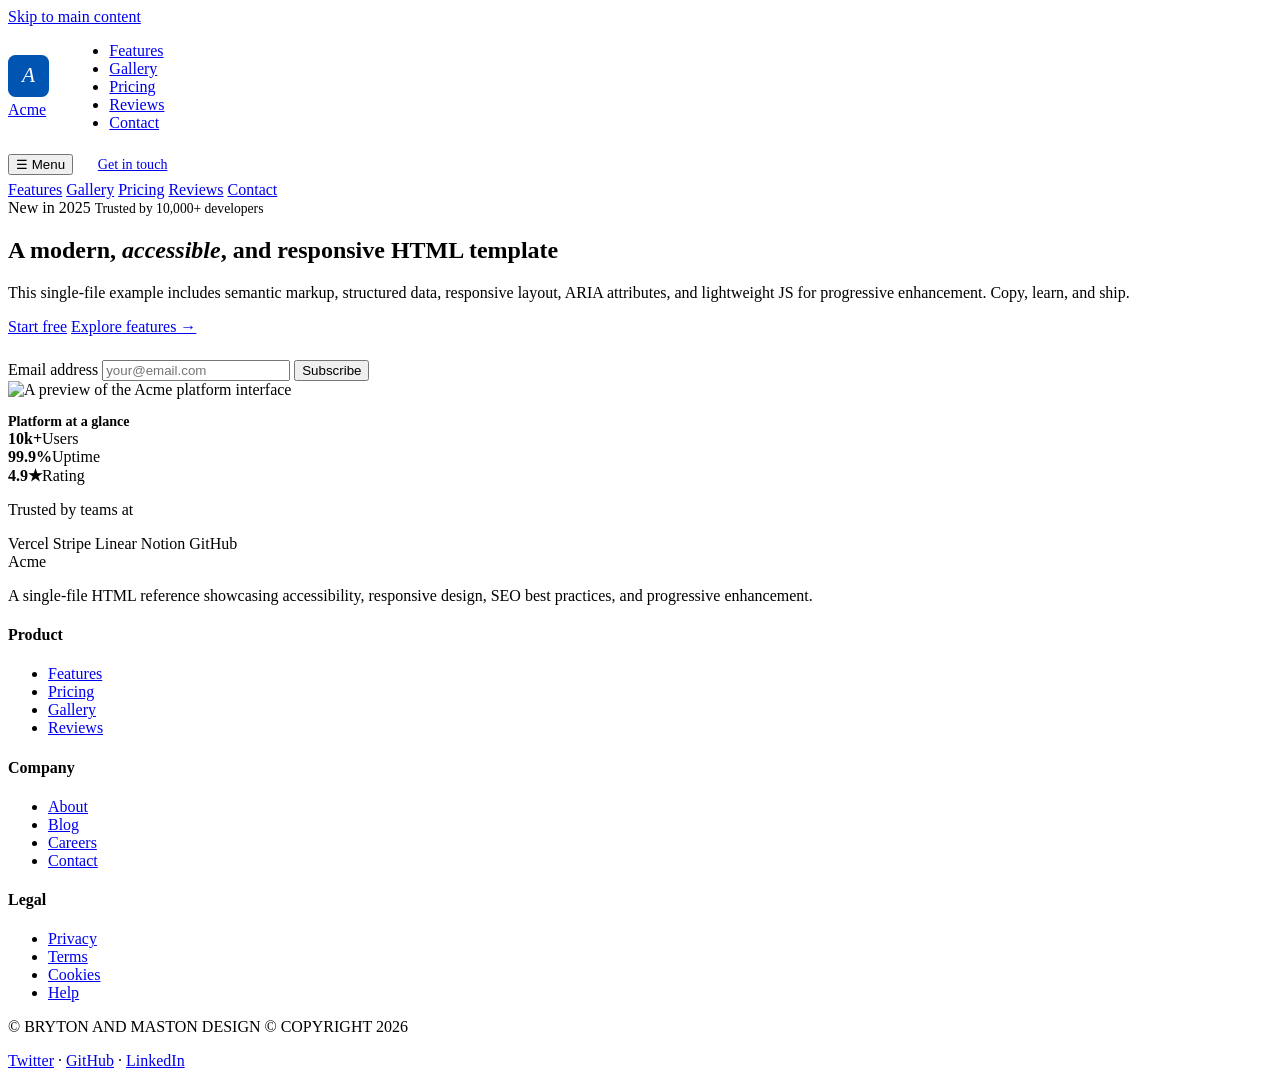
==== commit fa415dd3: "version 2" ====
--- a/index.html
+++ b/index.html
@@ -1,4 +1,4 @@
-\<!doctype html>
+<!doctype html>
 <html lang="en">
 <head>
   <meta charset="utf-8">
@@ -32,509 +32,8 @@
   <link rel="preconnect" href="https://fonts.gstatic.com" crossorigin>
   <link href="https://fonts.googleapis.com/css2?family=DM+Serif+Display:ital@0;1&family=DM+Sans:wght@300;400;500;600&display=swap" rel="stylesheet">
 
-  <style>
-    /* ── Design tokens ── */
-    :root {
-      --brand:       #0055b3;
-      --brand-light: #e8f0fd;
-      --accent:      #f04e30;
-      --text:        #0d1117;
-      --muted-clr:   #5c6878;
-      --bg:          #fafafa;
-      --surface:     #ffffff;
-      --border:      #e4e8f0;
-      --radius:      14px;
-      --shadow-sm:   0 2px 8px rgba(13,17,23,.06);
-      --shadow-md:   0 8px 28px rgba(13,17,23,.10);
-      --transition:  .22s cubic-bezier(.4,0,.2,1);
-      --font-display:'DM Serif Display', Georgia, serif;
-      --font-body:   'DM Sans', system-ui, sans-serif;
-    }
-
-    /* ── Reset & base ── */
-    *, *::before, *::after { box-sizing: border-box; }
-    html { scroll-behavior: smooth; }
-    html, body {
-      height: 100%;
-      font-family: var(--font-body);
-      font-size: 16px;
-      line-height: 1.6;
-      color: var(--text);
-      background: var(--bg);
-    }
-    body { margin: 0; display: flex; flex-direction: column; }
-    img { display: block; max-width: 100%; }
-    a { color: var(--brand); text-decoration: none; }
-    a:hover { text-decoration: underline; }
-    h1,h2,h3 { font-family: var(--font-display); line-height: 1.2; }
-    p { margin: 0 0 .75rem; }
-    p:last-child { margin-bottom: 0; }
-
-    /* ── Utilities ── */
-    .container   { max-width: 1120px; margin: 0 auto; padding: 0 1.25rem; }
-    .muted       { color: var(--muted-clr); font-size: .95rem; }
-    .sr-only     { position:absolute;width:1px;height:1px;padding:0;margin:-1px;overflow:hidden;clip:rect(0 0 0 0);white-space:nowrap;border:0; }
-    .tag         { display:inline-block;font-size:.72rem;font-weight:600;letter-spacing:.08em;text-transform:uppercase;padding:.25rem .65rem;border-radius:999px;background:var(--brand-light);color:var(--brand); }
-
-    /* ── Skip link ── */
-    .skip-link { position:absolute;left:-999px;top:auto;width:1px;height:1px;overflow:hidden; }
-    .skip-link:focus { position:static;width:auto;height:auto;clip:auto;padding:.5rem .8rem;background:#fff;border:2px solid var(--brand);margin:.5rem;border-radius:8px; }
-
-    /* ── Buttons ── */
-    button, .btn {
-      font-family: var(--font-body);
-      font-size: .9rem;
-      font-weight: 500;
-      cursor: pointer;
-      border-radius: 8px;
-      border: none;
-      padding: .6rem 1.1rem;
-      transition: background var(--transition), transform var(--transition), box-shadow var(--transition);
-    }
-    button.primary, .btn-primary {
-      background: var(--brand);
-      color: #fff;
-    }
-    button.primary:hover, .btn-primary:hover {
-      background: #003f8a;
-      transform: translateY(-1px);
-      box-shadow: 0 4px 14px rgba(0,85,179,.35);
-    }
-    button.secondary {
-      background: var(--surface);
-      color: var(--text);
-      border: 1.5px solid var(--border);
-    }
-    button.secondary:hover {
-      border-color: var(--brand);
-      color: var(--brand);
-    }
-    button:focus-visible, a:focus-visible, input:focus-visible, textarea:focus-visible, select:focus-visible {
-      outline: 2.5px solid var(--brand);
-      outline-offset: 3px;
-    }
-
-    /* ── Inputs ── */
-    input, textarea, select {
-      font: inherit;
-      font-size: .95rem;
-      padding: .55rem .8rem;
-      border: 1.5px solid var(--border);
-      border-radius: 8px;
-      background: var(--surface);
-      width: 100%;
-      transition: border-color var(--transition);
-    }
-    input:focus, textarea:focus, select:focus {
-      border-color: var(--brand);
-      outline: none;
-      box-shadow: 0 0 0 3px rgba(0,85,179,.12);
-    }
-    input.error, textarea.error { border-color: var(--accent); }
-
-    /* ── Header ── */
-    header {
-      position: sticky;
-      top: 0;
-      z-index: 50;
-      background: rgba(250,250,250,.88);
-      backdrop-filter: saturate(180%) blur(12px);
-      -webkit-backdrop-filter: saturate(180%) blur(12px);
-      border-bottom: 1px solid var(--border);
-    }
-    .header-inner {
-      display: flex;
-      justify-content: space-between;
-      align-items: center;
-      padding: .7rem 1.25rem;
-      max-width: 1120px;
-      margin: 0 auto;
-    }
-    .brand {
-      display: flex;
-      align-items: center;
-      gap: .55rem;
-      font-family: var(--font-display);
-      font-size: 1.25rem;
-      color: var(--text);
-      text-decoration: none;
-      font-weight: 400;
-    }
-    .brand:hover { text-decoration: none; }
-    .brand img { width: 36px; height: 36px; border-radius: 8px; }
-    .brand span { letter-spacing: -.01em; }
-
-    nav ul {
-      list-style: none;
-      margin: 0; padding: 0;
-      display: flex;
-      gap: .25rem;
-    }
-    nav ul a {
-      font-size: .9rem;
-      font-weight: 500;
-      color: var(--muted-clr);
-      padding: .35rem .6rem;
-      border-radius: 6px;
-      transition: color var(--transition), background var(--transition);
-    }
-    nav ul a:hover { color: var(--text); background: rgba(0,0,0,.05); text-decoration: none; }
-
-    /* Mobile nav */
-    button.hamburger {
-      display: none;
-      background: transparent;
-      border: 1.5px solid var(--border);
-      color: var(--text);
-      font-size: 1.15rem;
-      padding: .35rem .6rem;
-    }
-    .mobile-nav {
-      display: none;
-      flex-direction: column;
-      gap: .25rem;
-      padding: .75rem 1.25rem 1rem;
-      border-top: 1px solid var(--border);
-      background: var(--surface);
-    }
-    .mobile-nav.open { display: flex; }
-    .mobile-nav a {
-      font-size: .95rem;
-      font-weight: 500;
-      color: var(--text);
-      padding: .5rem .6rem;
-      border-radius: 6px;
-    }
-    .mobile-nav a:hover { background: var(--brand-light); text-decoration: none; }
-
-    /* ── Hero ── */
-    .hero {
-      display: grid;
-      grid-template-columns: 1fr 420px;
-      gap: 2.5rem;
-      align-items: center;
-      padding: 4rem 0 3rem;
-    }
-    .hero-eyebrow {
-      display: flex;
-      align-items: center;
-      gap: .5rem;
-      margin-bottom: 1rem;
-    }
-    .hero h1 {
-      font-size: clamp(2rem, 4vw, 3rem);
-      margin: 0 0 .75rem;
-      color: var(--text);
-      letter-spacing: -.02em;
-    }
-    .hero h1 em { font-style: italic; color: var(--brand); }
-    .cta { display: flex; gap: .65rem; margin-top: 1.25rem; flex-wrap: wrap; align-items: center; }
-    .cta .link-arrow { font-size: .9rem; font-weight: 500; color: var(--muted-clr); align-self: center; transition: color var(--transition); }
-    .cta .link-arrow:hover { color: var(--brand); text-decoration: none; }
-
-    /* Newsletter inline form */
-    .newsletter-form {
-      display: flex;
-      gap: .5rem;
-      margin-top: 1.5rem;
-      flex-wrap: wrap;
-    }
-    .newsletter-form input { max-width: 240px; }
-    #newsletter-msg { font-size: .85rem; margin-top: .35rem; }
-
-    /* Hero card */
-    .hero-card {
-      border-radius: var(--radius);
-      background: var(--surface);
-      box-shadow: var(--shadow-md);
-      overflow: hidden;
-      border: 1px solid var(--border);
-    }
-    .hero-card img {
-      width: 100%;
-      height: 260px;
-      object-fit: cover;
-      border-radius: var(--radius) var(--radius) 0 0;
-    }
-    .hero-card-body { padding: 1rem 1.1rem; }
-    .stat-row { display: flex; gap: 1.5rem; margin-top: .75rem; }
-    .stat strong { font-size: 1.3rem; font-family: var(--font-display); color: var(--brand); }
-    .stat span   { font-size: .78rem; color: var(--muted-clr); display: block; }
-
-    /* Trusted-by strip */
-    .trusted {
-      border-top: 1px solid var(--border);
-      padding: 1.5rem 0;
-      text-align: center;
-    }
-    .trusted p { font-size: .8rem; text-transform: uppercase; letter-spacing: .12em; color: var(--muted-clr); margin-bottom: .75rem; }
-    .logo-row {
-      display: flex;
-      justify-content: center;
-      align-items: center;
-      gap: 2rem;
-      flex-wrap: wrap;
-    }
-    .logo-pill {
-      background: var(--surface);
-      border: 1px solid var(--border);
-      border-radius: 999px;
-      padding: .4rem 1.1rem;
-      font-size: .82rem;
-      font-weight: 600;
-      color: var(--muted-clr);
-      letter-spacing: .02em;
-    }
-
-    /* ── Section layout ── */
-    section { padding: 3rem 0; }
-    section h2 {
-      font-size: clamp(1.4rem, 2.8vw, 2rem);
-      margin: 0 0 .4rem;
-      letter-spacing: -.02em;
-    }
-
-    /* ── Features ── */
-    .features {
-      display: grid;
-      grid-template-columns: repeat(auto-fit, minmax(230px, 1fr));
-      gap: 1rem;
-      margin-top: 1.5rem;
-    }
-    .card {
-      padding: 1.25rem;
-      border-radius: var(--radius);
-      background: var(--surface);
-      box-shadow: var(--shadow-sm);
-      border: 1px solid var(--border);
-      transition: box-shadow var(--transition), transform var(--transition);
-    }
-    .card:hover { box-shadow: var(--shadow-md); transform: translateY(-2px); }
-    .card-icon {
-      width: 42px; height: 42px;
-      border-radius: 10px;
-      background: var(--brand-light);
-      display: flex; align-items: center; justify-content: center;
-      font-size: 1.2rem;
-      margin-bottom: .85rem;
-    }
-    .card h3 { font-size: 1rem; margin: 0 0 .4rem; font-family: var(--font-body); font-weight: 600; }
-
-    /* ── Gallery ── */
-    .gallery {
-      display: grid;
-      grid-template-columns: repeat(auto-fit, minmax(170px, 1fr));
-      gap: .6rem;
-      margin-top: 1.5rem;
-    }
-    .gallery figure { margin: 0; position: relative; overflow: hidden; border-radius: 10px; }
-    .gallery img {
-      width: 100%; height: 160px; object-fit: cover;
-      border-radius: 10px;
-      transition: transform .4s cubic-bezier(.4,0,.2,1);
-    }
-    .gallery figure:hover img { transform: scale(1.05); }
-    .gallery figcaption {
-      position: absolute; bottom: 0; left: 0; right: 0;
-      background: linear-gradient(0deg,rgba(0,0,0,.55),transparent);
-      color: #fff;
-      font-size: .76rem;
-      padding: .6rem .6rem .45rem;
-      opacity: 0;
-      transition: opacity .25s;
-    }
-    .gallery figure:hover figcaption { opacity: 1; }
-
-    /* ── Pricing ── */
-    .pricing-grid {
-      display: grid;
-      grid-template-columns: repeat(auto-fit, minmax(210px,1fr));
-      gap: 1rem;
-      margin-top: 1.5rem;
-    }
-    .pricing-card {
-      padding: 1.5rem;
-      border-radius: var(--radius);
-      background: var(--surface);
-      border: 1.5px solid var(--border);
-      position: relative;
-      transition: box-shadow var(--transition), transform var(--transition);
-    }
-    .pricing-card:hover { box-shadow: var(--shadow-md); transform: translateY(-2px); }
-    .pricing-card.featured {
-      border-color: var(--brand);
-      box-shadow: 0 0 0 4px rgba(0,85,179,.1);
-    }
-    .featured-badge {
-      position: absolute;
-      top: -12px; left: 50%;
-      transform: translateX(-50%);
-      background: var(--brand);
-      color: #fff;
-      font-size: .72rem;
-      font-weight: 700;
-      letter-spacing: .06em;
-      text-transform: uppercase;
-      padding: .22rem .75rem;
-      border-radius: 999px;
-    }
-    .pricing-card h3 { font-size: 1rem; font-family: var(--font-body); font-weight: 600; margin: 0 0 .3rem; }
-    .price { font-family: var(--font-display); font-size: 2.2rem; color: var(--text); line-height: 1; margin: .5rem 0; }
-    .price span { font-family: var(--font-body); font-size: .85rem; color: var(--muted-clr); font-weight: 400; }
-    .pricing-features { list-style: none; margin: .75rem 0; padding: 0; font-size: .88rem; color: var(--muted-clr); display: flex; flex-direction: column; gap: .35rem; }
-    .pricing-features li::before { content: "✓ "; color: var(--brand); font-weight: 700; }
-
-    /* ── Testimonials ── */
-    .testimonials {
-      display: grid;
-      grid-template-columns: repeat(auto-fit,minmax(240px,1fr));
-      gap: 1rem;
-      margin-top: 1.5rem;
-    }
-    .testimonial-card {
-      background: var(--surface);
-      border: 1px solid var(--border);
-      border-radius: var(--radius);
-      padding: 1.25rem;
-    }
-    .testimonial-stars { color: #f59e0b; font-size: .9rem; margin-bottom: .5rem; }
-    .testimonial-text { font-size: .92rem; color: var(--text); margin-bottom: .85rem; font-style: italic; }
-    .testimonial-author { display: flex; align-items: center; gap: .6rem; }
-    .avatar {
-      width: 36px; height: 36px; border-radius: 50%;
-      background: var(--brand-light);
-      color: var(--brand);
-      font-weight: 700;
-      font-size: .85rem;
-      display: flex; align-items: center; justify-content: center;
-    }
-    .author-info strong { display: block; font-size: .88rem; }
-    .author-info span { font-size: .78rem; color: var(--muted-clr); }
-
-    /* ── Contact form ── */
-    .contact-grid {
-      display: grid;
-      grid-template-columns: 1fr 1fr;
-      gap: 3rem;
-      align-items: start;
-      margin-top: 1.5rem;
-    }
-    .contact-info h3 { font-size: 1.25rem; margin: 0 0 .5rem; }
-    .contact-info p { font-size: .93rem; color: var(--muted-clr); }
-    .contact-item { display: flex; align-items: flex-start; gap: .65rem; margin-top: 1.1rem; }
-    .contact-icon { font-size: 1.1rem; margin-top: .05rem; }
-    .contact-item-text strong { display: block; font-size: .9rem; }
-    .contact-item-text span  { font-size: .85rem; color: var(--muted-clr); }
-
-    .form-row { display: grid; grid-template-columns: 1fr 1fr; gap: .6rem; }
-    .form-group { display: flex; flex-direction: column; gap: .3rem; margin-bottom: .65rem; }
-    .form-group label { font-size: .85rem; font-weight: 500; color: var(--text); }
-    .form-actions { display: flex; gap: .5rem; margin-top: .25rem; }
-    #contact-msg { font-size: .85rem; margin-top: .5rem; }
-    .msg-success { color: #0d9a5e; }
-    .msg-error   { color: var(--accent); }
-
-    /* ── Modal ── */
-    .modal {
-      position: fixed; inset: 0;
-      display: none;
-      place-items: center;
-      background: rgba(2,6,23,.5);
-      z-index: 60;
-      backdrop-filter: blur(3px);
-    }
-    .modal.open { display: grid; }
-    .modal-dialog {
-      background: var(--surface);
-      padding: 1.75rem;
-      border-radius: 16px;
-      max-width: 520px;
-      width: calc(100% - 2rem);
-      box-shadow: 0 20px 60px rgba(0,0,0,.25);
-      animation: modal-in .22s cubic-bezier(.4,0,.2,1);
-    }
-    @keyframes modal-in {
-      from { opacity: 0; transform: scale(.96) translateY(8px); }
-      to   { opacity: 1; transform: scale(1) translateY(0); }
-    }
-    .modal-dialog h3 { margin: 0 0 .5rem; font-size: 1.2rem; }
-    .modal-footer { display: flex; gap: .5rem; justify-content: flex-end; margin-top: 1.25rem; }
-
-    /* ── Footer ── */
-    footer {
-      margin-top: auto;
-      background: #0b1220;
-      color: #c9d4e8;
-      padding: 2.5rem 0 1.5rem;
-    }
-    .footer-grid {
-      display: grid;
-      grid-template-columns: 1.6fr 1fr 1fr 1fr;
-      gap: 2rem;
-      margin-bottom: 2rem;
-    }
-    .footer-brand { font-family: var(--font-display); font-size: 1.2rem; color: #fff; }
-    .footer-desc  { font-size: .85rem; margin-top: .4rem; color: #7a8ba8; line-height: 1.5; }
-    footer h4     { font-family: var(--font-body); font-size: .8rem; text-transform: uppercase; letter-spacing: .1em; color: #5c6f8a; margin: 0 0 .75rem; font-weight: 600; }
-    footer ul     { list-style: none; margin: 0; padding: 0; display: flex; flex-direction: column; gap: .4rem; }
-    footer ul a   { font-size: .88rem; color: #9aadcc; transition: color var(--transition); }
-    footer ul a:hover { color: #fff; text-decoration: none; }
-    .footer-bottom {
-      border-top: 1px solid rgba(255,255,255,.08);
-      padding-top: 1.25rem;
-      display: flex;
-      justify-content: space-between;
-      align-items: center;
-      flex-wrap: wrap;
-      gap: .5rem;
-    }
-    .footer-bottom p, .footer-bottom a { font-size: .82rem; color: #5c6f8a; }
-    .footer-bottom a:hover { color: #9aadcc; text-decoration: none; }
-
-    /* ── Progress bar (page scroll indicator) ── */
-    #progress-bar {
-      position: fixed;
-      top: 0; left: 0;
-      height: 3px;
-      width: 0%;
-      background: linear-gradient(90deg, var(--brand), #38bdf8);
-      z-index: 100;
-      transition: width .1s linear;
-    }
-
-    /* ── Toast notification ── */
-    #toast {
-      position: fixed;
-      bottom: 1.5rem; right: 1.5rem;
-      background: #1a2535;
-      color: #fff;
-      padding: .75rem 1.1rem;
-      border-radius: 10px;
-      font-size: .88rem;
-      box-shadow: 0 8px 24px rgba(0,0,0,.3);
-      transform: translateY(80px);
-      opacity: 0;
-      transition: transform .3s cubic-bezier(.4,0,.2,1), opacity .3s;
-      z-index: 70;
-      max-width: 300px;
-    }
-    #toast.show { transform: translateY(0); opacity: 1; }
-
-    /* ── Responsive ── */
-    @media (max-width: 900px) {
-      .hero { grid-template-columns: 1fr; padding: 2.5rem 0 2rem; }
-      .hero-card { display: none; } /* hide on small screens for brevity */
-      .contact-grid { grid-template-columns: 1fr; gap: 2rem; }
-      .footer-grid  { grid-template-columns: 1fr 1fr; }
-    }
-    @media (max-width: 640px) {
-      nav ul { display: none; }
-      button.hamburger { display: inline-flex; align-items: center; gap: .3rem; }
-      .form-row { grid-template-columns: 1fr; }
-      .footer-grid  { grid-template-columns: 1fr; }
-      .footer-bottom { flex-direction: column; text-align: center; }
-    }
-  </style>
+  <link rel="stylesheet" href="all.css">
+  <link rel="stylesheet" href="ALL.js">
 </head>
 <body>
 
@@ -557,28 +56,29 @@
         </a>
         <nav aria-label="Main navigation">
           <ul>
-            <li><a href="#features">Features</a></li>
-            <li><a href="#gallery">Gallery</a></li>
-            <li><a href="#pricing">Pricing</a></li>
-            <li><a href="#testimonials">Reviews</a></li>
-            <li><a href="#contact">Contact</a></li>
+            
+            <li><a href="featuers.html">Features</a></li>
+            <li><a href="gallery.html">Gallery</a></li>
+            <li><a href="pricing.html">Pricing</a></li>
+            <li><a href="reviews.html">Reviews</a></li>
+            <li><a href="contact.html">Contact</a></li>
           </ul>
         </nav>
       </div>
 
       <div style="display:flex;align-items:center;gap:.6rem;">
         <button class="hamburger secondary" aria-label="Open menu" aria-expanded="false" aria-controls="mobile-nav" onclick="toggleMobileNav(this)">☰ Menu</button>
-        <a href="#contact" class="btn btn-primary" style="font-size:.88rem;padding:.5rem .95rem;border-radius:8px;">Get in touch</a>
+        <a href="contact.html" class="btn btn-primary" style="font-size:.88rem;padding:.5rem .95rem;border-radius:8px;">Get in touch</a>
       </div>
     </div>
 
     <!-- Mobile nav drawer -->
     <div id="mobile-nav" class="mobile-nav" role="navigation" aria-label="Mobile navigation">
-      <a href="#features" onclick="closeMobileNav()">Features</a>
-      <a href="#gallery"  onclick="closeMobileNav()">Gallery</a>
-      <a href="#pricing"  onclick="closeMobileNav()">Pricing</a>
-      <a href="#testimonials" onclick="closeMobileNav()">Reviews</a>
-      <a href="#contact"  onclick="closeMobileNav()">Contact</a>
+      <a href="featuers.html" onclick="closeMobileNav()">Features</a>
+      <a href="gallery.html"  onclick="closeMobileNav()">Gallery</a>
+      <a href="pricing.html"  onclick="closeMobileNav()">Pricing</a>
+      <a href="reviews.html" onclick="closeMobileNav()">Reviews</a>
+      <a href="contact.html"  onclick="closeMobileNav()">Contact</a>
     </div>
   </header>
 
@@ -595,8 +95,8 @@
         <h1 id="hero-heading">A modern, <em>accessible</em>, and responsive HTML template</h1>
         <p class="muted">This single-file example includes semantic markup, structured data, responsive layout, ARIA attributes, and lightweight JS for progressive enhancement. Copy, learn, and ship.</p>
         <div class="cta">
-          <a href="#contact" class="btn btn-primary">Start free</a>
-          <a href="#features" class="link-arrow">Explore features →</a>
+          <a href="contact.html" class="btn btn-primary">Start free</a>
+          <a href="featuers.html" class="link-arrow">Explore features →</a>
         </div>
 
         <!-- Newsletter form -->
@@ -642,232 +142,9 @@
       </div>
     </div>
 
-    <!-- Features -->
-    <section id="features" aria-labelledby="features-heading">
-      <h2 id="features-heading">Key features</h2>
-      <p class="muted">Picked to illustrate the characteristics of a robust, production-ready web page.</p>
-      <div class="features">
-        <article class="card" aria-labelledby="f1">
-          <div class="card-icon" aria-hidden="true">📐</div>
-          <h3 id="f1">Semantic HTML</h3>
-          <p class="muted">Clean use of header, main, nav, section, article and footer improves clarity for browsers and assistive technologies.</p>
-        </article>
-        <article class="card" aria-labelledby="f2">
-          <div class="card-icon" aria-hidden="true">♿</div>
-          <h3 id="f2">Accessibility</h3>
-          <p class="muted">Keyboard focus management, ARIA labels, sufficient contrast ratios, and skip-links help users of all abilities.</p>
-        </article>
-        <article class="card" aria-labelledby="f3">
-          <div class="card-icon" aria-hidden="true">⚡</div>
-          <h3 id="f3">Performance</h3>
-          <p class="muted">Lazy-loaded images, minimal CSS, progressive enhancement, and a scroll progress indicator reduce load time.</p>
-        </article>
-        <article class="card" aria-labelledby="f4">
-          <div class="card-icon" aria-hidden="true">🔍</div>
-          <h3 id="f4">SEO &amp; Social</h3>
-          <p class="muted">Meta tags, Open Graph, and JSON-LD structured data improve search ranking and social card previews.</p>
-        </article>
-      </div>
-    </section>
-
-    <!-- Gallery -->
-    <section id="gallery" aria-labelledby="gallery-heading">
-      <h2 id="gallery-heading">Gallery</h2>
-      <p class="muted">A responsive CSS grid gallery with lazy loading and hover captions.</p>
-      <div class="gallery">
-        <figure>
-          <img src="https://picsum.photos/400/320?random=1" alt="Mountain landscape at dawn" loading="lazy" width="400" height="320">
-          <figcaption>Mountain Sunrise</figcaption>
-        </figure>
-        <figure>
-          <img src="https://picsum.photos/400/320?random=2" alt="Abstract architecture detail" loading="lazy" width="400" height="320">
-          <figcaption>Urban Detail</figcaption>
-        </figure>
-        <figure>
-          <img src="https://picsum.photos/400/320?random=3" alt="Forest path in autumn" loading="lazy" width="400" height="320">
-          <figcaption>Autumn Path</figcaption>
-        </figure>
-        <figure>
-          <img src="https://picsum.photos/400/320?random=4" alt="Ocean waves at sunset" loading="lazy" width="400" height="320">
-          <figcaption>Ocean Dusk</figcaption>
-        </figure>
-        <figure>
-          <img src="https://picsum.photos/400/320?random=5" alt="City skyline at night" loading="lazy" width="400" height="320">
-          <figcaption>Night Skyline</figcaption>
-        </figure>
-        <figure>
-          <img src="https://picsum.photos/400/320?random=6" alt="Desert dunes in golden hour" loading="lazy" width="400" height="320">
-          <figcaption>Desert Gold</figcaption>
-        </figure>
-      </div>
-    </section>
-
-    <!-- Pricing -->
-    <section id="pricing" aria-labelledby="pricing-heading">
-      <h2 id="pricing-heading">Simple, transparent pricing</h2>
-      <p class="muted">No hidden fees. Cancel any time.</p>
-      <div class="pricing-grid">
-        <div class="pricing-card" aria-labelledby="p1">
-          <h3 id="p1">Free</h3>
-          <div class="price">$0 <span>/ mo</span></div>
-          <p class="muted" style="font-size:.85rem;">Perfect for personal projects</p>
-          <ul class="pricing-features">
-            <li>3 projects</li>
-            <li>5 GB storage</li>
-            <li>Community support</li>
-          </ul>
-          <a href="#contact" class="btn" style="display:block;text-align:center;background:var(--brand-light);color:var(--brand);font-weight:600;font-size:.88rem;padding:.55rem;border-radius:8px;">Get started</a>
-        </div>
-
-        <div class="pricing-card featured" aria-labelledby="p2">
-          <span class="featured-badge">Most popular</span>
-          <h3 id="p2">Pro</h3>
-          <div class="price">$12 <span>/ mo</span></div>
-          <p class="muted" style="font-size:.85rem;">For professionals &amp; freelancers</p>
-          <ul class="pricing-features">
-            <li>Unlimited projects</li>
-            <li>50 GB storage</li>
-            <li>Priority support</li>
-            <li>Custom domains</li>
-          </ul>
-          <a href="#contact" class="btn btn-primary" style="display:block;text-align:center;font-size:.88rem;padding:.55rem;">Start free trial</a>
-        </div>
-
-        <div class="pricing-card" aria-labelledby="p3">
-          <h3 id="p3">Business</h3>
-          <div class="price">$39 <span>/ mo</span></div>
-          <p class="muted" style="font-size:.85rem;">Teams and scale</p>
-          <ul class="pricing-features">
-            <li>Unlimited everything</li>
-            <li>500 GB storage</li>
-            <li>SLA guarantee</li>
-            <li>SSO / SAML</li>
-            <li>Dedicated manager</li>
-          </ul>
-          <a href="#contact" class="btn" style="display:block;text-align:center;background:var(--brand-light);color:var(--brand);font-weight:600;font-size:.88rem;padding:.55rem;border-radius:8px;">Contact sales</a>
-        </div>
-      </div>
-    </section>
-
-    <!-- Testimonials -->
-    <section id="testimonials" aria-labelledby="testimonials-heading">
-      <h2 id="testimonials-heading">What people are saying</h2>
-      <p class="muted">Loved by developers and designers around the world.</p>
-      <div class="testimonials">
-        <div class="testimonial-card">
-          <div class="testimonial-stars" aria-label="5 out of 5 stars">★★★★★</div>
-          <p class="testimonial-text">"The cleanest HTML template I've used. Accessibility built-in from the start — no hacks needed."</p>
-          <div class="testimonial-author">
-            <div class="avatar" aria-hidden="true">SL</div>
-            <div class="author-info"><strong>Sofia L.</strong><span>Frontend Engineer, Vercel</span></div>
-          </div>
-        </div>
-        <div class="testimonial-card">
-          <div class="testimonial-stars" aria-label="5 out of 5 stars">★★★★★</div>
-          <p class="testimonial-text">"Saved me hours of boilerplate. The SEO setup and structured data are exactly what I needed."</p>
-          <div class="testimonial-author">
-            <div class="avatar" aria-hidden="true">MR</div>
-            <div class="author-info"><strong>Marcus R.</strong><span>Indie Developer</span></div>
-          </div>
-        </div>
-        <div class="testimonial-card">
-          <div class="testimonial-stars" aria-label="4 out of 5 stars">★★★★☆</div>
-          <p class="testimonial-text">"Great starting point for client projects. The single-file approach keeps things simple to hand off."</p>
-          <div class="testimonial-author">
-            <div class="avatar" aria-hidden="true">AK</div>
-            <div class="author-info"><strong>Amara K.</strong><span>UX Designer</span></div>
-          </div>
-        </div>
-      </div>
-    </section>
-
-    <!-- Contact -->
-    <section id="contact" aria-labelledby="contact-heading" style="padding-bottom:3.5rem;">
-      <h2 id="contact-heading">Contact us</h2>
-      <div class="contact-grid">
-
-        <div class="contact-info">
-          <h3>We'd love to hear from you</h3>
-          <p>Whether you have a question, a project in mind, or just want to say hello — fill in the form and we'll be in touch within 24 hours.</p>
-          <div class="contact-item">
-            <span class="contact-icon" aria-hidden="true">📧</span>
-            <div class="contact-item-text">
-              <strong>Email</strong>
-              <span>ihirweenzo@yahoo.com</span>
-            </div>
-          </div>
-          <div class="contact-item">
-            <span class="contact-icon" aria-hidden="true">📞</span>
-            <div class="contact-item-text">
-              <strong>Phone</strong>
-              <span>+250 795 260 992</span>
-            </div>
-          </div>
-          <div class="contact-item">
-            <span class="contact-icon" aria-hidden="true">📍</span>
-            <div class="contact-item-text">
-              <strong>Office</strong>
-              <span>250 Main St, Gicumbi, SAINT LAURENT</span>
-            </div>
-          </div>
-        </div>
-
-        <form id="contact-form" action="#" onsubmit="handleContact(event)" novalidate aria-label="Contact form">
-          <div class="form-row">
-            <div class="form-group">
-              <label for="cf-first">First name <span aria-hidden="true" style="color:var(--accent)">*</span></label>
-              <input id="cf-first" name="first" type="text" placeholder="Jane" required aria-required="true" autocomplete="given-name">
-            </div>
-            <div class="form-group">
-              <label for="cf-last">Last name</label>
-              <input id="cf-last" name="last" type="text" placeholder="Doe" autocomplete="family-name">
-            </div>
-          </div>
-          <div class="form-group">
-            <label for="cf-email">Email <span aria-hidden="true" style="color:var(--accent)">*</span></label>
-            <input id="cf-email" name="email" type="email" placeholder="jane@example.com" required aria-required="true" autocomplete="email">
-          </div>
-          <div class="form-group">
-            <label for="cf-subject">Subject</label>
-            <select id="cf-subject" name="subject" aria-label="Select a subject">
-              <option value="">Select a subject…</option>
-              <option value="sales">Sales enquiry</option>
-              <option value="support">Technical support</option>
-              <option value="billing">Billing question</option>
-              <option value="other">Other</option>
-            </select>
-          </div>
-          <div class="form-group">
-            <label for="cf-message">Message <span aria-hidden="true" style="color:var(--accent)">*</span></label>
-            <textarea id="cf-message" name="message" placeholder="How can we help?" rows="5" required aria-required="true"></textarea>
-          </div>
-          <div class="form-actions">
-            <button class="primary" type="submit">Send message</button>
-            <button type="button" class="secondary" onclick="openModal()">Open demo modal</button>
-          </div>
-          <div id="contact-msg" role="status" aria-live="polite"></div>
-        </form>
-      </div>
-    </section>
-
-  </main>
-
-  <!-- ── Modal ── -->
-  <div id="demo-modal" class="modal" role="dialog" aria-modal="true" aria-labelledby="modal-title">
-    <div class="modal-dialog">
-      <h3 id="modal-title">✨ Demo modal</h3>
-      <p class="muted">This modal is focus-trapped and keyboard accessible. Press <kbd>Esc</kbd> or the close button to dismiss.</p>
-      <p style="font-size:.88rem;margin-top:.5rem;">In a real application, this could contain a sign-up flow, a media preview, or a confirmation dialog.</p>
-      <div class="modal-footer">
-        <button class="secondary" onclick="closeModal()">Cancel</button>
-        <button class="primary" onclick="closeModal()">Got it</button>
-      </div>
-    </div>
-  </div>
-
-  <!-- Toast notification -->
-  <div id="toast" role="status" aria-live="polite" aria-atomic="true"></div>
-
+    
+   
+   
   <!-- ── Footer ── -->
   <footer role="contentinfo">
     <div class="container">
@@ -879,19 +156,19 @@
         <div>
           <h4>Product</h4>
           <ul>
-            <li><a href="#features">Features</a></li>
-            <li><a href="#pricing">Pricing</a></li>
-            <li><a href="#gallery">Gallery</a></li>
-            <li><a href="#testimonials">Reviews</a></li>
+            <li><a href="featuers.html">Features</a></li>
+            <li><a href="pricing.html">Pricing</a></li>
+            <li><a href="gallery.html">Gallery</a></li>
+            <li><a href="gallery.html">Reviews</a></li>
           </ul>
         </div>
         <div>
           <h4>Company</h4>
           <ul>
-            <li><a href="#">About</a></li>
+            <li><a href="aboutus.html">About</a></li>
             <li><a href="#">Blog</a></li>
             <li><a href="#">Careers</a></li>
-            <li><a href="#contact">Contact</a></li>
+            <li><a href="contact.html">Contact</a></li>
           </ul>
         </div>
         <div>
@@ -913,140 +190,5 @@
     </div>
   </footer>
 
-  <!-- ── JavaScript ── -->
-  <script>
-    /* ── Year ── */
-    document.getElementById('year').textContent = new Date().getFullYear();
-
-    /* ── Toast helper ── */
-    function showToast(msg, duration = 3500) {
-      const t = document.getElementById('toast');
-      t.textContent = msg;
-      t.classList.add('show');
-      setTimeout(() => t.classList.remove('show'), duration);
-    }
-
-    /* ── Scroll progress bar ── */
-    window.addEventListener('scroll', () => {
-      const el   = document.getElementById('progress-bar');
-      const doc  = document.documentElement;
-      const pct  = (doc.scrollTop / (doc.scrollHeight - doc.clientHeight)) * 100;
-      el.style.width = Math.min(pct, 100) + '%';
-    }, { passive: true });
-
-    /* ── Newsletter subscribe ── */
-    function subscribe(e) {
-      e.preventDefault();
-      const input = document.getElementById('email');
-      const msg   = document.getElementById('newsletter-msg');
-      const val   = input.value.trim();
-
-      if (!val || !val.includes('@')) {
-        msg.style.color = '#f04e30';
-        msg.textContent = '⚠ Please enter a valid email address.';
-        input.classList.add('error');
-        input.focus();
-        return;
-      }
-      input.classList.remove('error');
-      msg.style.color = '#0d9a5e';
-      msg.textContent = '✓ Thanks! Check your inbox for a confirmation. (Demo)';
-      e.target.reset();
-      showToast('📬 Subscribed successfully!');
-      setTimeout(() => { msg.textContent = ''; }, 6000);
-    }
-
-    /* ── Contact form ── */
-    function handleContact(e) {
-      e.preventDefault();
-      const form = e.target;
-      const msg  = document.getElementById('contact-msg');
-      const data = new FormData(form);
-
-      // Client-side validation
-      const errors = [];
-      if (!data.get('first').trim()) errors.push('First name is required.');
-      if (!data.get('email').trim() || !data.get('email').includes('@')) errors.push('A valid email is required.');
-      if (!data.get('message').trim()) errors.push('Message cannot be empty.');
-
-      if (errors.length) {
-        msg.className = 'msg-error';
-        msg.innerHTML = '⚠ ' + errors.join(' ');
-        return;
-      }
-
-      // Simulate async send
-      const btn = form.querySelector('button[type="submit"]');
-      btn.disabled = true;
-      btn.textContent = 'Sending…';
-
-      setTimeout(() => {
-        msg.className = 'msg-success';
-        msg.textContent = '✓ Message sent! We'll be in touch shortly. (Demo)';
-        form.reset();
-        btn.disabled = false;
-        btn.textContent = 'Send message';
-        showToast('✅ Message sent!');
-        setTimeout(() => { msg.textContent = ''; }, 7000);
-      }, 900);
-    }
-
-    /* ── Mobile nav toggle ── */
-    function toggleMobileNav(btn) {
-      const nav = document.getElementById('mobile-nav');
-      const open = nav.classList.toggle('open');
-      btn.setAttribute('aria-expanded', open);
-      btn.textContent = open ? '✕ Close' : '☰ Menu';
-    }
-    function closeMobileNav() {
-      const nav = document.getElementById('mobile-nav');
-      const btn = document.querySelector('button.hamburger');
-      nav.classList.remove('open');
-      if (btn) { btn.setAttribute('aria-expanded', 'false'); btn.textContent = '☰ Menu'; }
-    }
-
-    /* ── Modal ── */
-    let lastFocus = null;
-    const FOCUSABLE = 'a[href],button:not([disabled]),input,textarea,select,[tabindex]:not([tabindex="-1"])';
-
-    function openModal() {
-      lastFocus = document.activeElement;
-      const modal = document.getElementById('demo-modal');
-      modal.classList.add('open');
-      // Focus first focusable element
-      const first = modal.querySelector(FOCUSABLE);
-      if (first) first.focus();
-    }
-    function closeModal() {
-      const modal = document.getElementById('demo-modal');
-      modal.classList.remove('open');
-      if (lastFocus) lastFocus.focus();
-    }
-
-    // Close modal on backdrop click
-    document.getElementById('demo-modal').addEventListener('click', function(e) {
-      if (e.target === this) closeModal();
-    });
-
-    // Keyboard: Esc closes modal; Tab traps focus inside modal
-    document.addEventListener('keydown', function(e) {
-      const modal = document.getElementById('demo-modal');
-      if (!modal.classList.contains('open')) return;
-
-      if (e.key === 'Escape') { closeModal(); return; }
-
-      if (e.key === 'Tab') {
-        const focusable = Array.from(modal.querySelectorAll(FOCUSABLE));
-        const first = focusable[0];
-        const last  = focusable[focusable.length - 1];
-        if (e.shiftKey) {
-          if (document.activeElement === first) { e.preventDefault(); last.focus(); }
-        } else {
-          if (document.activeElement === last)  { e.preventDefault(); first.focus(); }
-        }
-      }
-    });
-  </script>
-</body>
-<!-- updated -->
+  </body>
 </html>
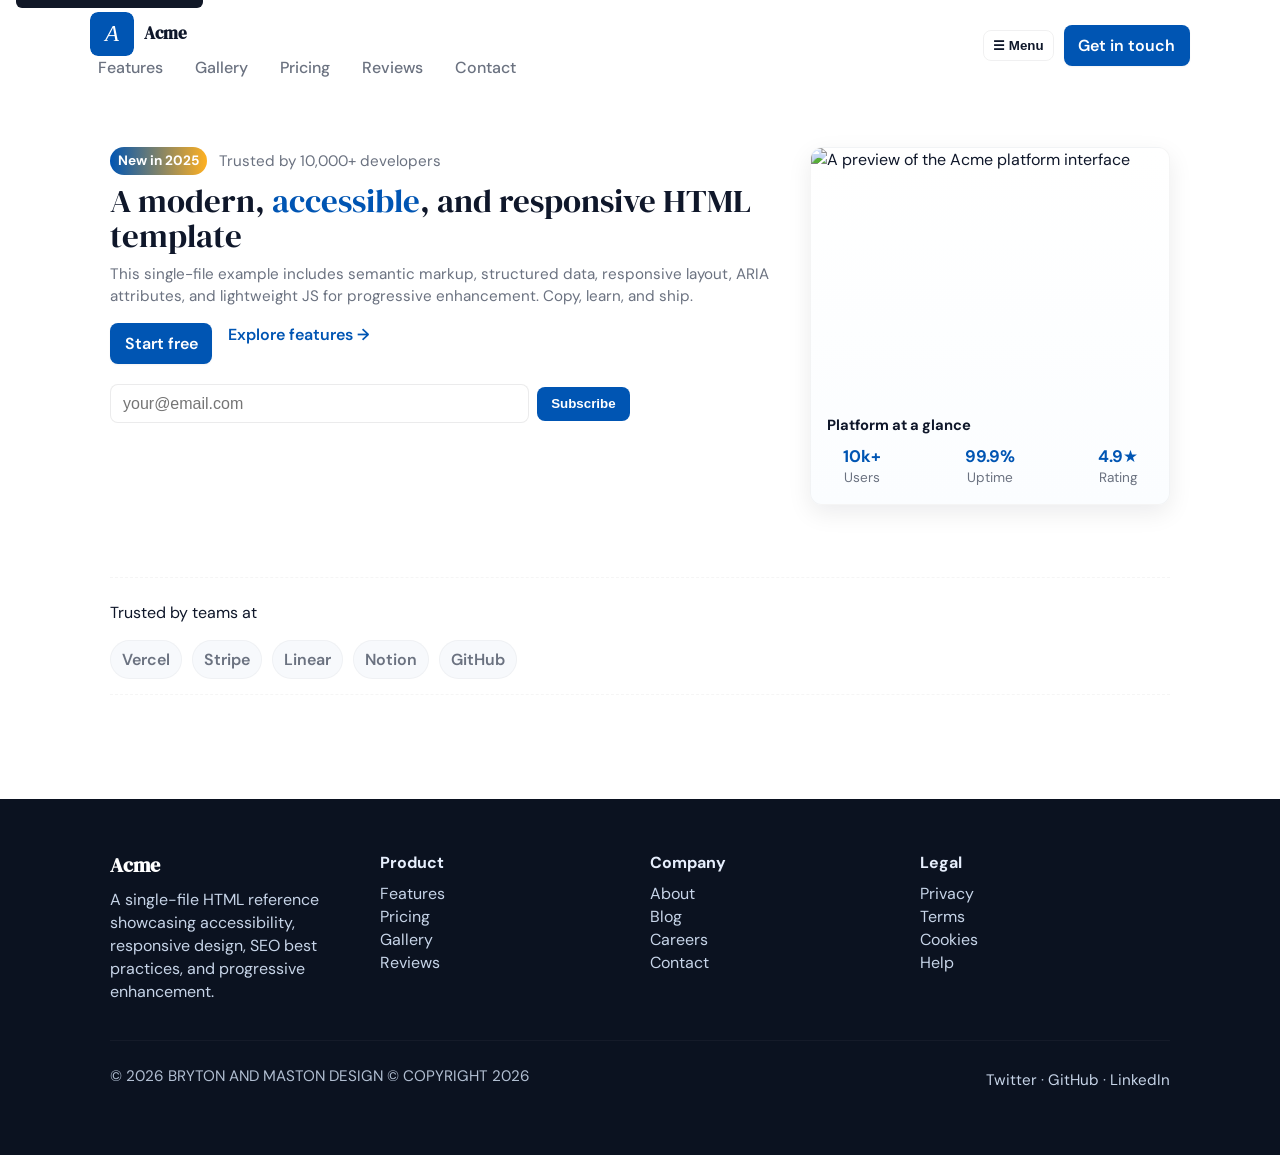
==== commit d9ec7849: "New Verion" ====
--- a/index.html
+++ b/index.html
@@ -1,19 +1,19 @@
 <!doctype html>
 <html lang="en">
 <head>
-  <meta charset="utf-8">
-  <meta name="viewport" content="width=device-width, initial-scale=1">
-  <meta http-equiv="X-UA-Compatible" content="IE=edge">
+  <meta charset="utf-8" />
+  <meta name="viewport" content="width=device-width, initial-scale=1" />
+  <meta http-equiv="X-UA-Compatible" content="IE=edge" />
 
   <title>Acme — Modern, Accessible, Responsive Web Page</title>
-  <meta name="description" content="A single-file example HTML page demonstrating best practices: accessibility, responsiveness, SEO, performance, and interactivity.">
-  <meta name="keywords" content="HTML, Accessibility, Responsive, SEO, Example">
-
-  <meta property="og:title" content="Acme — Modern Web Page Example">
-  <meta property="og:description" content="A single-file example HTML page demonstrating best practices: accessibility, responsiveness, SEO, performance, and interactivity.">
-  <meta property="og:type" content="website">
-  <meta property="og:image" content="https://via.placeholder.com/1200x630.png?text=Acme+Preview">
-  <meta property="og:url" content="https://example.com/complete-webpage.html">
+  <meta name="description" content="A single-file example HTML page demonstrating best practices: accessibility, responsiveness, SEO, performance, and interactivity." />
+  <meta name="keywords" content="HTML, Accessibility, Responsive, SEO, Example" />
+
+  <meta property="og:title" content="Acme — Modern Web Page Example" />
+  <meta property="og:description" content="A single-file example HTML page demonstrating best practices: accessibility, responsiveness, SEO, performance, and interactivity." />
+  <meta property="og:type" content="website" />
+  <meta property="og:image" content="https://via.placeholder.com/1200x630.png?text=Acme+Preview" />
+  <meta property="og:url" content="https://example.com/complete-webpage.html" />
 
   <script type="application/ld+json">
   {
@@ -27,13 +27,13 @@
 
   <link rel="icon" href="data:image/svg+xml,<svg xmlns=%22http://www.w3.org/2000/svg%22 viewBox=%220 0 100 100%22><text y=%22.9em%22 font-size=%2290%22>⚡</text></svg>">
 
-  <!-- Google Fonts: distinctive pairing -->
+  <!-- Google Fonts -->
   <link rel="preconnect" href="https://fonts.googleapis.com">
   <link rel="preconnect" href="https://fonts.gstatic.com" crossorigin>
   <link href="https://fonts.googleapis.com/css2?family=DM+Serif+Display:ital@0;1&family=DM+Sans:wght@300;400;500;600&display=swap" rel="stylesheet">
 
-  <link rel="stylesheet" href="all.css">
-  <link rel="stylesheet" href="ALL.js">
+  <!-- External stylesheet -->
+  <link rel="stylesheet" href="index.css">
 </head>
 <body>
 
@@ -43,21 +43,21 @@
   <!-- Skip link for keyboard users -->
   <a href="#main" class="skip-link">Skip to main content</a>
 
-  <!-- ── Header ── -->
-  <header role="banner">
-    <div class="header-inner">
-      <div style="display:flex;align-items:center;gap:1.25rem;">
+  <!-- Header -->
+  <header role="banner" class="site-header">
+    <div class="header-inner container">
+      <div class="brand-and-nav">
         <a class="brand" href="#" aria-label="Acme home">
           <img
             alt="Acme logo"
             src="data:image/svg+xml,%3Csvg xmlns='http://www.w3.org/2000/svg' viewBox='0 0 100 100'%3E%3Crect width='100' height='100' rx='18' fill='%230055b3'/%3E%3Ctext x='50' y='65' font-size='52' fill='white' text-anchor='middle' font-family='Georgia,serif' font-style='italic'%3EA%3C/text%3E%3C/svg%3E"
           >
-          <span>Acme</span>
+          <span class="brand-text">Acme</span>
         </a>
-        <nav aria-label="Main navigation">
-          <ul>
-            
-            <li><a href="featuers.html">Features</a></li>
+
+        <nav aria-label="Main navigation" class="main-nav">
+          <ul>
+            <li><a href="features.html">Features</a></li>
             <li><a href="gallery.html">Gallery</a></li>
             <li><a href="pricing.html">Pricing</a></li>
             <li><a href="reviews.html">Reviews</a></li>
@@ -66,15 +66,15 @@
         </nav>
       </div>
 
-      <div style="display:flex;align-items:center;gap:.6rem;">
-        <button class="hamburger secondary" aria-label="Open menu" aria-expanded="false" aria-controls="mobile-nav" onclick="toggleMobileNav(this)">☰ Menu</button>
-        <a href="contact.html" class="btn btn-primary" style="font-size:.88rem;padding:.5rem .95rem;border-radius:8px;">Get in touch</a>
+      <div class="header-actions">
+        <button id="hamburger" class="hamburger secondary" aria-label="Open menu" aria-expanded="false" aria-controls="mobile-nav">☰ Menu</button>
+        <a href="contact.html" class="btn btn-primary">Get in touch</a>
       </div>
     </div>
 
     <!-- Mobile nav drawer -->
-    <div id="mobile-nav" class="mobile-nav" role="navigation" aria-label="Mobile navigation">
-      <a href="featuers.html" onclick="closeMobileNav()">Features</a>
+    <div id="mobile-nav" class="mobile-nav" role="navigation" aria-label="Mobile navigation" aria-hidden="true">
+      <a href="features.html" onclick="closeMobileNav()">Features</a>
       <a href="gallery.html"  onclick="closeMobileNav()">Gallery</a>
       <a href="pricing.html"  onclick="closeMobileNav()">Pricing</a>
       <a href="reviews.html" onclick="closeMobileNav()">Reviews</a>
@@ -82,35 +82,37 @@
     </div>
   </header>
 
-  <!-- ── Main content ── -->
+  <!-- Main content -->
   <main id="main" tabindex="-1" class="container">
 
     <!-- Hero -->
     <section class="hero" aria-labelledby="hero-heading">
-      <div>
+      <div class="hero-content">
         <div class="hero-eyebrow">
           <span class="tag">New in 2025</span>
-          <span class="muted" style="font-size:.85rem;">Trusted by 10,000+ developers</span>
-        </div>
+          <span class="muted">Trusted by 10,000+ developers</span>
+        </div>
+
         <h1 id="hero-heading">A modern, <em>accessible</em>, and responsive HTML template</h1>
         <p class="muted">This single-file example includes semantic markup, structured data, responsive layout, ARIA attributes, and lightweight JS for progressive enhancement. Copy, learn, and ship.</p>
+
         <div class="cta">
           <a href="contact.html" class="btn btn-primary">Start free</a>
-          <a href="featuers.html" class="link-arrow">Explore features →</a>
+          <a href="features.html" class="link-arrow">Explore features →</a>
         </div>
 
         <!-- Newsletter form -->
-        <form id="newsletter" onsubmit="subscribe(event)" novalidate style="margin-top:1.5rem;" aria-label="Newsletter signup">
+        <form id="newsletter" onsubmit="subscribe(event)" novalidate class="newsletter" aria-label="Newsletter signup">
           <div class="newsletter-form">
             <label for="email" class="sr-only">Email address</label>
-            <input id="email" name="email" type="email" placeholder="your@email.com" required aria-required="true" autocomplete="email" style="flex:1;min-width:180px;">
-            <button class="primary" type="submit" style="white-space:nowrap;">Subscribe</button>
+            <input id="email" name="email" type="email" placeholder="your@email.com" required aria-required="true" autocomplete="email">
+            <button class="btn primary" type="submit">Subscribe</button>
           </div>
-          <div id="newsletter-msg" role="status" aria-live="polite"></div>
+          <div id="newsletter-msg" role="status" aria-live="polite" class="newsletter-msg"></div>
         </form>
       </div>
 
-      <aside aria-label="Product stats preview">
+      <aside class="hero-aside" aria-label="Product stats preview">
         <div class="hero-card">
           <img
             src="https://picsum.photos/400/280?random=10"
@@ -119,7 +121,7 @@
             width="400" height="280"
           >
           <div class="hero-card-body">
-            <p style="font-size:.88rem;font-weight:600;margin-bottom:0;">Platform at a glance</p>
+            <p class="card-title">Platform at a glance</p>
             <div class="stat-row">
               <div class="stat"><strong>10k+</strong><span>Users</span></div>
               <div class="stat"><strong>99.9%</strong><span>Uptime</span></div>
@@ -132,21 +134,20 @@
 
     <!-- Trusted-by strip -->
     <div class="trusted" aria-label="Trusted by leading companies">
-      <p>Trusted by teams at</p>
-      <div class="logo-row">
-        <span class="logo-pill">Vercel</span>
-        <span class="logo-pill">Stripe</span>
-        <span class="logo-pill">Linear</span>
-        <span class="logo-pill">Notion</span>
-        <span class="logo-pill">GitHub</span>
-      </div>
-    </div>
-
-    
-   
-   
-  <!-- ── Footer ── -->
-  <footer role="contentinfo">
+      <p class="trusted-text">Trusted by teams at</p>
+      <div class="logo-row" role="list">
+        <span class="logo-pill" role="listitem">Vercel</span>
+        <span class="logo-pill" role="listitem">Stripe</span>
+        <span class="logo-pill" role="listitem">Linear</span>
+        <span class="logo-pill" role="listitem">Notion</span>
+        <span class="logo-pill" role="listitem">GitHub</span>
+      </div>
+    </div>
+
+  </main>
+
+  <!-- Footer -->
+  <footer role="contentinfo" class="site-footer">
     <div class="container">
       <div class="footer-grid">
         <div>
@@ -156,16 +157,16 @@
         <div>
           <h4>Product</h4>
           <ul>
-            <li><a href="featuers.html">Features</a></li>
+            <li><a href="features.html">Features</a></li>
             <li><a href="pricing.html">Pricing</a></li>
             <li><a href="gallery.html">Gallery</a></li>
-            <li><a href="gallery.html">Reviews</a></li>
+            <li><a href="reviews.html">Reviews</a></li>
           </ul>
         </div>
         <div>
           <h4>Company</h4>
           <ul>
-            <li><a href="aboutus.html">About</a></li>
+            <li><a href="about.html">About</a></li>
             <li><a href="#">Blog</a></li>
             <li><a href="#">Careers</a></li>
             <li><a href="contact.html">Contact</a></li>
@@ -181,14 +182,68 @@
           </ul>
         </div>
       </div>
+
       <div class="footer-bottom">
         <p>© <span id="year"></span> BRYTON AND MASTON DESIGN © COPYRIGHT 2026</p>
-        <nav aria-label="Footer social links">
+        <nav aria-label="Footer social links" class="social-links">
           <a href="#">Twitter</a> · <a href="#">GitHub</a> · <a href="#">LinkedIn</a>
         </nav>
       </div>
     </div>
   </footer>
 
-  </body>
-</html>+  <script>
+    // Small progressive enhancement scripts (kept minimal and accessible)
+
+    // Set current year
+    document.getElementById('year').textContent = new Date().getFullYear();
+
+    // Mobile nav toggle
+    const hamburger = document.getElementById('hamburger');
+    const mobileNav = document.getElementById('mobile-nav');
+
+    function toggleMobileNav(btn) {
+      const expanded = btn.getAttribute('aria-expanded') === 'true';
+      btn.setAttribute('aria-expanded', String(!expanded));
+      mobileNav.classList.toggle('open');
+      mobileNav.setAttribute('aria-hidden', String(expanded));
+    }
+
+    function closeMobileNav() {
+      hamburger.setAttribute('aria-expanded', 'false');
+      mobileNav.classList.remove('open');
+      mobileNav.setAttribute('aria-hidden', 'true');
+    }
+
+    hamburger.addEventListener('click', () => toggleMobileNav(hamburger));
+
+    // Newsletter subscribe (simple client-side validation)
+    function subscribe(e) {
+      e.preventDefault();
+      const email = document.getElementById('email');
+      const msg = document.getElementById('newsletter-msg');
+      if (!email.checkValidity()) {
+        msg.textContent = 'Please enter a valid email address.';
+        msg.classList.add('error');
+        email.focus();
+        return;
+      }
+      msg.textContent = 'Thanks — check your inbox for a confirmation email.';
+      msg.classList.remove('error');
+      email.value = '';
+    }
+
+    // Scroll progress bar
+    const progressBar = document.getElementById('progress-bar');
+    function updateProgress() {
+      const docHeight = document.documentElement.scrollHeight - window.innerHeight;
+      const scrolled = (window.scrollY / (docHeight || 1)) * 100;
+      progressBar.style.width = Math.min(100, Math.max(0, scrolled)) + '%';
+      progressBar.setAttribute('aria-hidden', scrolled === 0 ? 'true' : 'false');
+    }
+    window.addEventListener('scroll', updateProgress, { passive: true });
+    window.addEventListener('resize', updateProgress);
+    updateProgress();
+  </script>
+</body>
+</html>
--- a/index.css
+++ b/index.css
@@ -0,0 +1,473 @@
+/* index.css
+   Modern, accessible, responsive styles for the Acme example page.
+   Focus on readability, contrast, and progressive enhancement.
+*/
+
+/* -------------------------
+   Reset and base
+   ------------------------- */
+:root{
+  --bg: #ffffff;
+  --surface: #f7f9fc;
+  --muted: #6b7280;
+  --text: #0f172a;
+  --brand: #0055b3;
+  --brand-600: #00449a;
+  --accent: #ffb020;
+  --success: #16a34a;
+  --radius: 10px;
+  --container: 1100px;
+  --shadow-sm: 0 1px 2px rgba(16,24,40,0.05);
+  --shadow-md: 0 8px 24px rgba(2,6,23,0.08);
+  font-family: "DM Sans", system-ui, -apple-system, "Segoe UI", Roboto, "Helvetica Neue", Arial;
+  color-scheme: light;
+  -webkit-font-smoothing:antialiased;
+  -moz-osx-font-smoothing:grayscale;
+}
+
+*,
+*::before,
+*::after { box-sizing: border-box; }
+
+html,body{
+  height:100%;
+  margin:0;
+  background:var(--bg);
+  color:var(--text);
+  line-height:1.45;
+  font-size:16px;
+}
+
+/* Container */
+.container{
+  max-width:var(--container);
+  margin:0 auto;
+  padding:1.25rem;
+}
+
+/* -------------------------
+   Accessibility helpers
+   ------------------------- */
+.sr-only{
+  position:absolute !important;
+  width:1px;height:1px;
+  padding:0;margin:-1px;overflow:hidden;
+  clip:rect(0 0 0 0);white-space:nowrap;border:0;
+}
+
+.skip-link{
+  position:fixed;
+  left:1rem;
+  top:1rem;
+  background:#111827;
+  color:#fff;
+  padding:.5rem .75rem;
+  border-radius:6px;
+  z-index:9999;
+  transform:translateY(-120%);
+  transition:transform .18s ease;
+  text-decoration:none;
+  font-weight:600;
+}
+.skip-link:focus{
+  transform:translateY(0);
+  outline:3px solid #fff;
+  outline-offset:3px;
+}
+
+/* -------------------------
+   Progress bar
+   ------------------------- */
+#progress-bar{
+  position:fixed;
+  left:0;top:0;
+  height:4px;
+  width:0%;
+  background:linear-gradient(90deg,var(--brand),var(--accent));
+  z-index:9998;
+  transition:width 120ms linear;
+}
+
+/* -------------------------
+   Header
+   ------------------------- */
+.site-header{
+  background:transparent;
+  position:sticky;
+  top:0;
+  z-index:50;
+  backdrop-filter: blur(6px);
+  -webkit-backdrop-filter: blur(6px);
+}
+
+.header-inner{
+  display:flex;
+  align-items:center;
+  justify-content:space-between;
+  gap:1rem;
+  padding:.75rem 0;
+}
+
+/* Brand */
+.brand{
+  display:flex;
+  align-items:center;
+  gap:.6rem;
+  text-decoration:none;
+  color:var(--text);
+}
+.brand img{
+  width:44px;height:44px;border-radius:8px;display:block;
+}
+.brand-text{
+  font-weight:700;
+  font-family:"DM Serif Display", Georgia, serif;
+  font-size:1.05rem;
+}
+
+/* Main nav */
+.main-nav ul{
+  display:flex;
+  gap:1rem;
+  list-style:none;
+  margin:0;padding:0;
+  align-items:center;
+}
+.main-nav a{
+  color:var(--muted);
+  text-decoration:none;
+  padding:.35rem .5rem;
+  border-radius:8px;
+  font-weight:500;
+}
+.main-nav a:hover,
+.main-nav a:focus{
+  color:var(--text);
+  background:rgba(0,85,179,0.06);
+  outline:none;
+}
+
+/* Header actions */
+.header-actions{
+  display:flex;
+  align-items:center;
+  gap:.6rem;
+}
+.hamburger{
+  background:transparent;
+  border:1px solid rgba(2,6,23,0.06);
+  padding:.45rem .6rem;
+  border-radius:8px;
+  cursor:pointer;
+  font-weight:600;
+}
+.hamburger:focus{
+  outline:3px solid rgba(0,85,179,0.18);
+  outline-offset:2px;
+}
+
+/* Buttons */
+.btn{
+  display:inline-flex;
+  align-items:center;
+  gap:.5rem;
+  text-decoration:none;
+  padding:.5rem .85rem;
+  border-radius:8px;
+  font-weight:600;
+  border:1px solid transparent;
+  cursor:pointer;
+}
+.btn-primary{
+  background:var(--brand);
+  color:#fff;
+  box-shadow:var(--shadow-sm);
+}
+.btn-primary:hover,
+.btn-primary:focus{
+  background:var(--brand-600);
+  transform:translateY(-1px);
+}
+
+/* Secondary button style */
+.secondary{
+  background:transparent;
+  color:var(--text);
+}
+
+/* Link arrow */
+.link-arrow{
+  color:var(--brand);
+  text-decoration:none;
+  font-weight:600;
+}
+
+/* -------------------------
+   Hero
+   ------------------------- */
+.hero{
+  display:grid;
+  grid-template-columns:1fr 360px;
+  gap:2rem;
+  align-items:start;
+  padding:2.25rem 0;
+}
+.hero-content{
+  max-width:60ch;
+}
+.hero-eyebrow{
+  display:flex;
+  gap:.75rem;
+  align-items:center;
+  margin-bottom:.6rem;
+}
+.tag{
+  background:linear-gradient(90deg,var(--brand),var(--accent));
+  color:#fff;
+  padding:.25rem .5rem;
+  border-radius:999px;
+  font-weight:700;
+  font-size:.85rem;
+}
+.muted{
+  color:var(--muted);
+  font-size:.95rem;
+}
+
+/* Headline */
+h1{
+  font-family:"DM Serif Display", Georgia, serif;
+  font-size:2.05rem;
+  margin:.25rem 0 0.6rem;
+  line-height:1.05;
+  font-weight:400;
+}
+h1 em{
+  font-style:normal;
+  color:var(--brand);
+}
+
+/* CTA row */
+.cta{
+  display:flex;
+  gap:1rem;
+  margin-top:1rem;
+}
+
+/* Newsletter */
+.newsletter{
+  margin-top:1.25rem;
+}
+.newsletter-form{
+  display:flex;
+  gap:.5rem;
+  align-items:center;
+  max-width:520px;
+}
+.newsletter-form input[type="email"]{
+  padding:.6rem .75rem;
+  border-radius:8px;
+  border:1px solid rgba(2,6,23,0.08);
+  font-size:1rem;
+  flex:1;
+}
+.newsletter-form .primary{
+  background:var(--brand);
+  color:#fff;
+  border:none;
+  padding:.6rem .9rem;
+  border-radius:8px;
+  cursor:pointer;
+}
+.newsletter-msg{
+  margin-top:.5rem;
+  color:var(--muted);
+  font-size:.95rem;
+}
+.newsletter-msg.error{ color:var(--accent); }
+
+/* Hero aside card */
+.hero-aside{
+  align-self:start;
+}
+.hero-card{
+  background:linear-gradient(180deg,#fff, #fbfdff);
+  border-radius:12px;
+  box-shadow:var(--shadow-md);
+  overflow:hidden;
+  border:1px solid rgba(2,6,23,0.04);
+}
+.hero-card img{
+  display:block;
+  width:100%;
+  height:auto;
+}
+.hero-card-body{
+  padding:1rem;
+}
+.card-title{
+  font-size:.92rem;
+  font-weight:700;
+  margin:0 0 .5rem;
+}
+.stat-row{
+  display:flex;
+  gap:1rem;
+  justify-content:space-between;
+}
+.stat{
+  text-align:center;
+  min-width:70px;
+}
+.stat strong{ display:block; font-size:1.05rem; color:var(--brand); }
+.stat span{ display:block; color:var(--muted); font-size:.85rem; }
+
+/* Trusted strip */
+.trusted{
+  margin:2.25rem 0;
+  padding:.9rem 0;
+  border-top:1px dashed rgba(2,6,23,0.04);
+  border-bottom:1px dashed rgba(2,6,23,0.04);
+}
+.logo-row{
+  display:flex;
+  gap:.6rem;
+  margin-top:.6rem;
+  flex-wrap:wrap;
+}
+.logo-pill{
+  background:var(--surface);
+  padding:.45rem .7rem;
+  border-radius:999px;
+  color:var(--muted);
+  font-weight:600;
+  border:1px solid rgba(2,6,23,0.03);
+}
+
+/* -------------------------
+   Footer
+   ------------------------- */
+.site-footer{
+  background:#0b1220;
+  color:#dbeafe;
+  padding:2rem 0;
+  margin-top:3rem;
+}
+.footer-grid{
+  display:grid;
+  grid-template-columns:repeat(4,1fr);
+  gap:1.25rem;
+  align-items:start;
+}
+.footer-brand{
+  font-family:"DM Serif Display", Georgia, serif;
+  font-size:1.25rem;
+  font-weight:700;
+  color:#fff;
+}
+.footer-desc{
+  color:rgba(219,234,254,0.9);
+  max-width:36ch;
+}
+.site-footer h4{
+  color:#e6eefc;
+  margin:0 0 .5rem;
+}
+.site-footer a{
+  color:rgba(219,234,254,0.9);
+  text-decoration:none;
+}
+.site-footer a:hover,
+.site-footer a:focus{
+  text-decoration:underline;
+}
+.footer-bottom{
+  display:flex;
+  justify-content:space-between;
+  align-items:center;
+  margin-top:1.25rem;
+  border-top:1px solid rgba(255,255,255,0.04);
+  padding-top:1rem;
+  font-size:.95rem;
+  color:rgba(219,234,254,0.8);
+}
+
+/* -------------------------
+   Mobile nav
+   ------------------------- */
+.mobile-nav{
+  display:none;
+  position:fixed;
+  inset:0 auto auto 0;
+  right:0;
+  top:64px;
+  width:100%;
+  max-width:320px;
+  background:#fff;
+  border-left:1px solid rgba(2,6,23,0.06);
+  box-shadow:0 8px 30px rgba(2,6,23,0.12);
+  padding:1rem;
+  z-index:60;
+  transform:translateX(100%);
+  transition:transform .22s ease;
+}
+.mobile-nav.open{
+  display:block;
+  transform:translateX(0);
+}
+.mobile-nav a{
+  display:block;
+  padding:.75rem .5rem;
+  color:var(--text);
+  text-decoration:none;
+  border-radius:8px;
+}
+.mobile-nav a:hover,
+.mobile-nav a:focus{
+  background:rgba(0,85,179,0.04);
+}
+
+/* -------------------------
+   Focus states
+   ------------------------- */
+a:focus, button:focus, input:focus{
+  outline:3px solid rgba(0,85,179,0.14);
+  outline-offset:2px;
+}
+
+/* -------------------------
+   Responsive
+   ------------------------- */
+@media (max-width:980px){
+  .hero{
+    grid-template-columns:1fr;
+  }
+  .hero-aside{
+    order:2;
+  }
+  .main-nav{ display:none; }
+  .mobile-nav{ top:56px; }
+  .footer-grid{
+    grid-template-columns:repeat(2,1fr);
+  }
+}
+
+@media (max-width:640px){
+  .container{ padding:1rem; }
+  h1{ font-size:1.6rem; }
+  .footer-grid{ grid-template-columns:1fr; gap:.75rem; }
+  .header-inner{ padding:.5rem 0; }
+  .brand-text{ display:none; }
+  .hamburger{ padding:.5rem .6rem; }
+}
+
+/* Small visual polish */
+img{ max-width:100%; height:auto; display:block; }
+ul{ margin:0; padding:0; list-style:none; }
+p{ margin:.5rem 0 1rem; }
+
+/* Utility */
+.text-center{ text-align:center; }
+.muted{ color:var(--muted); }
+
+/* End of file */
